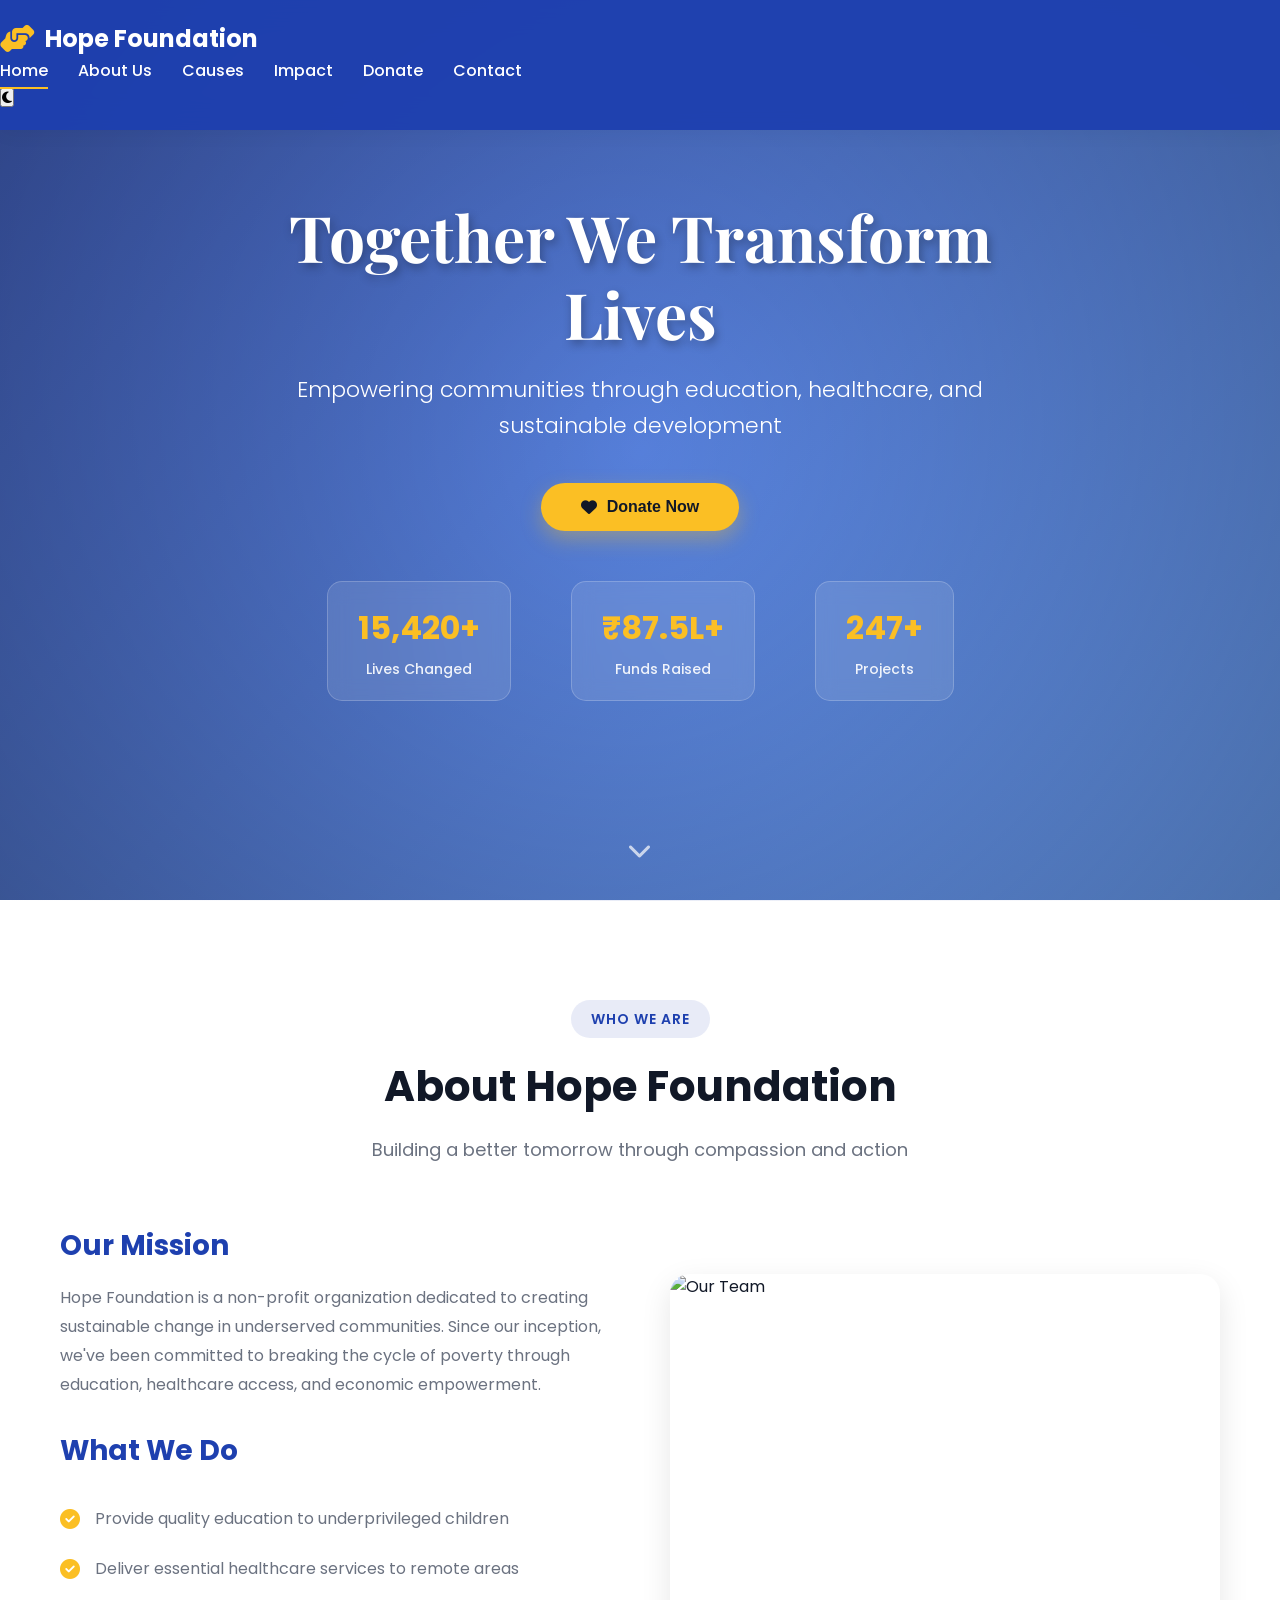
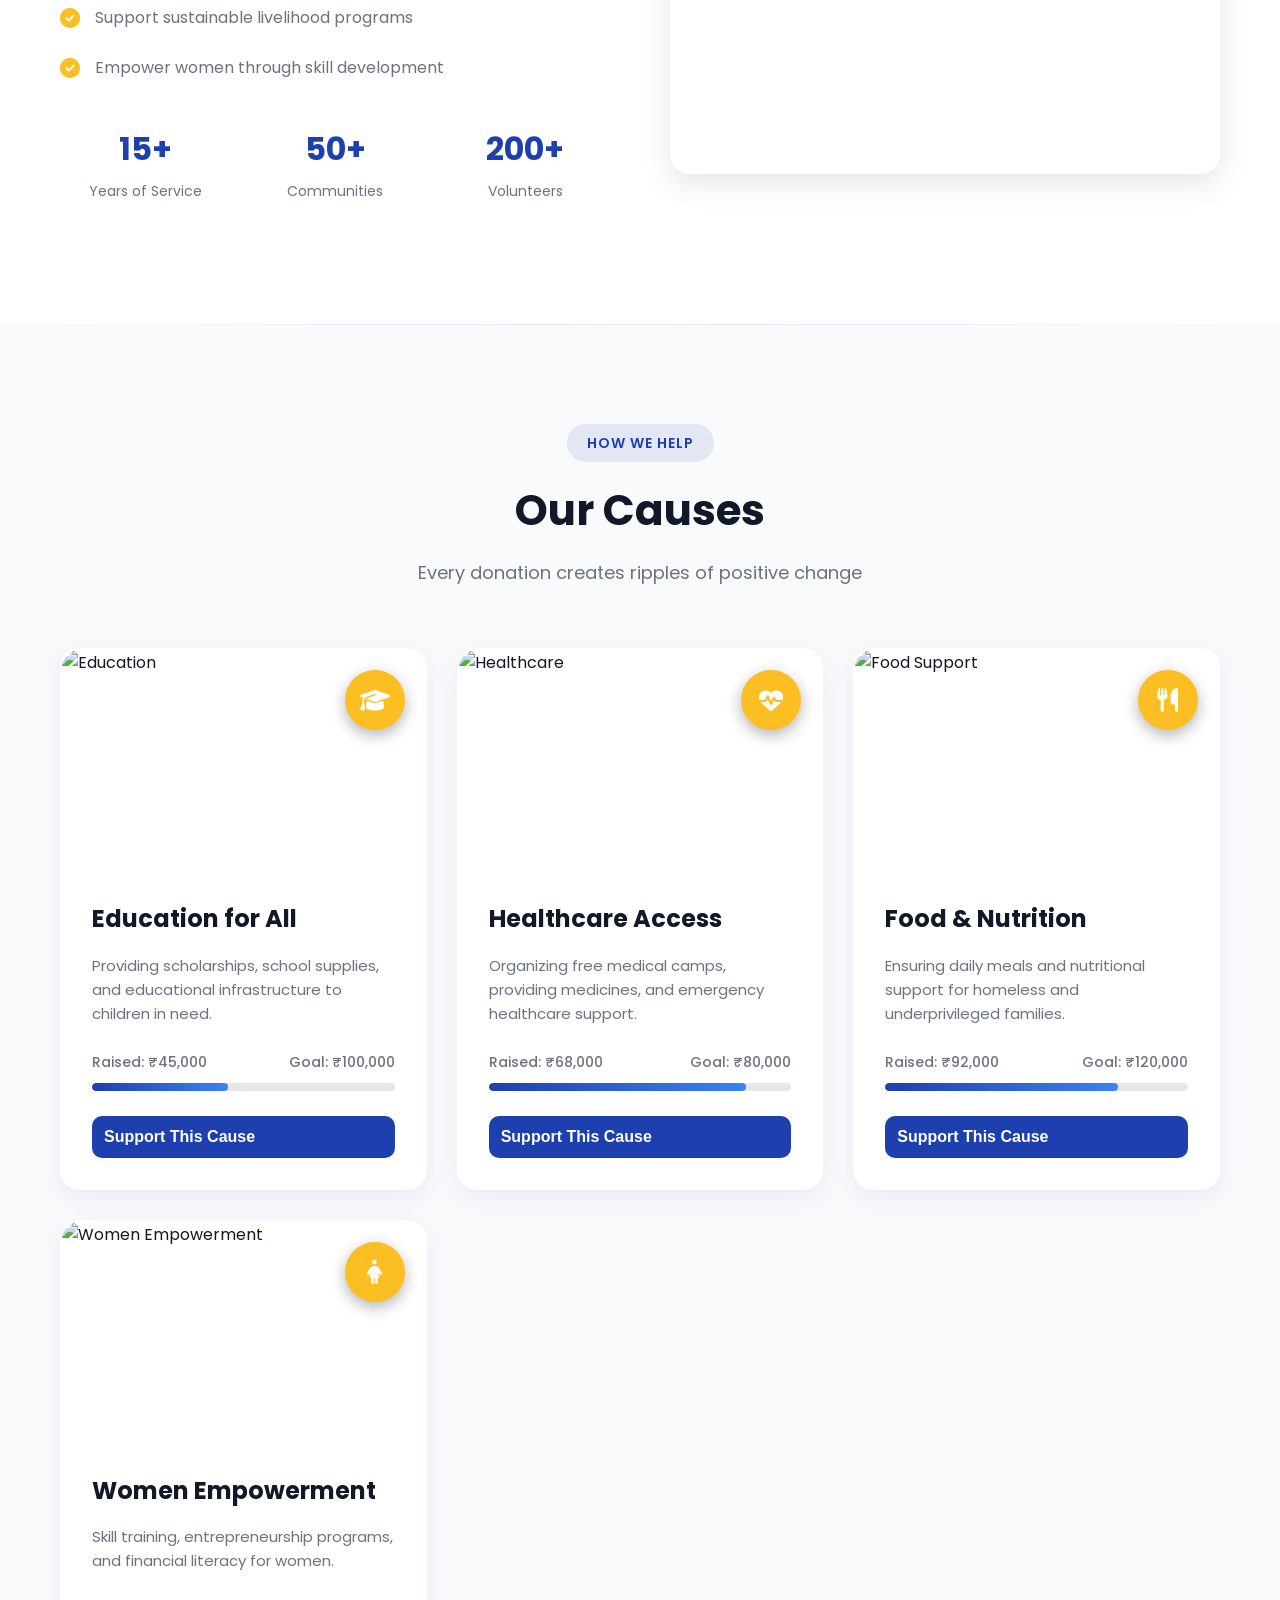
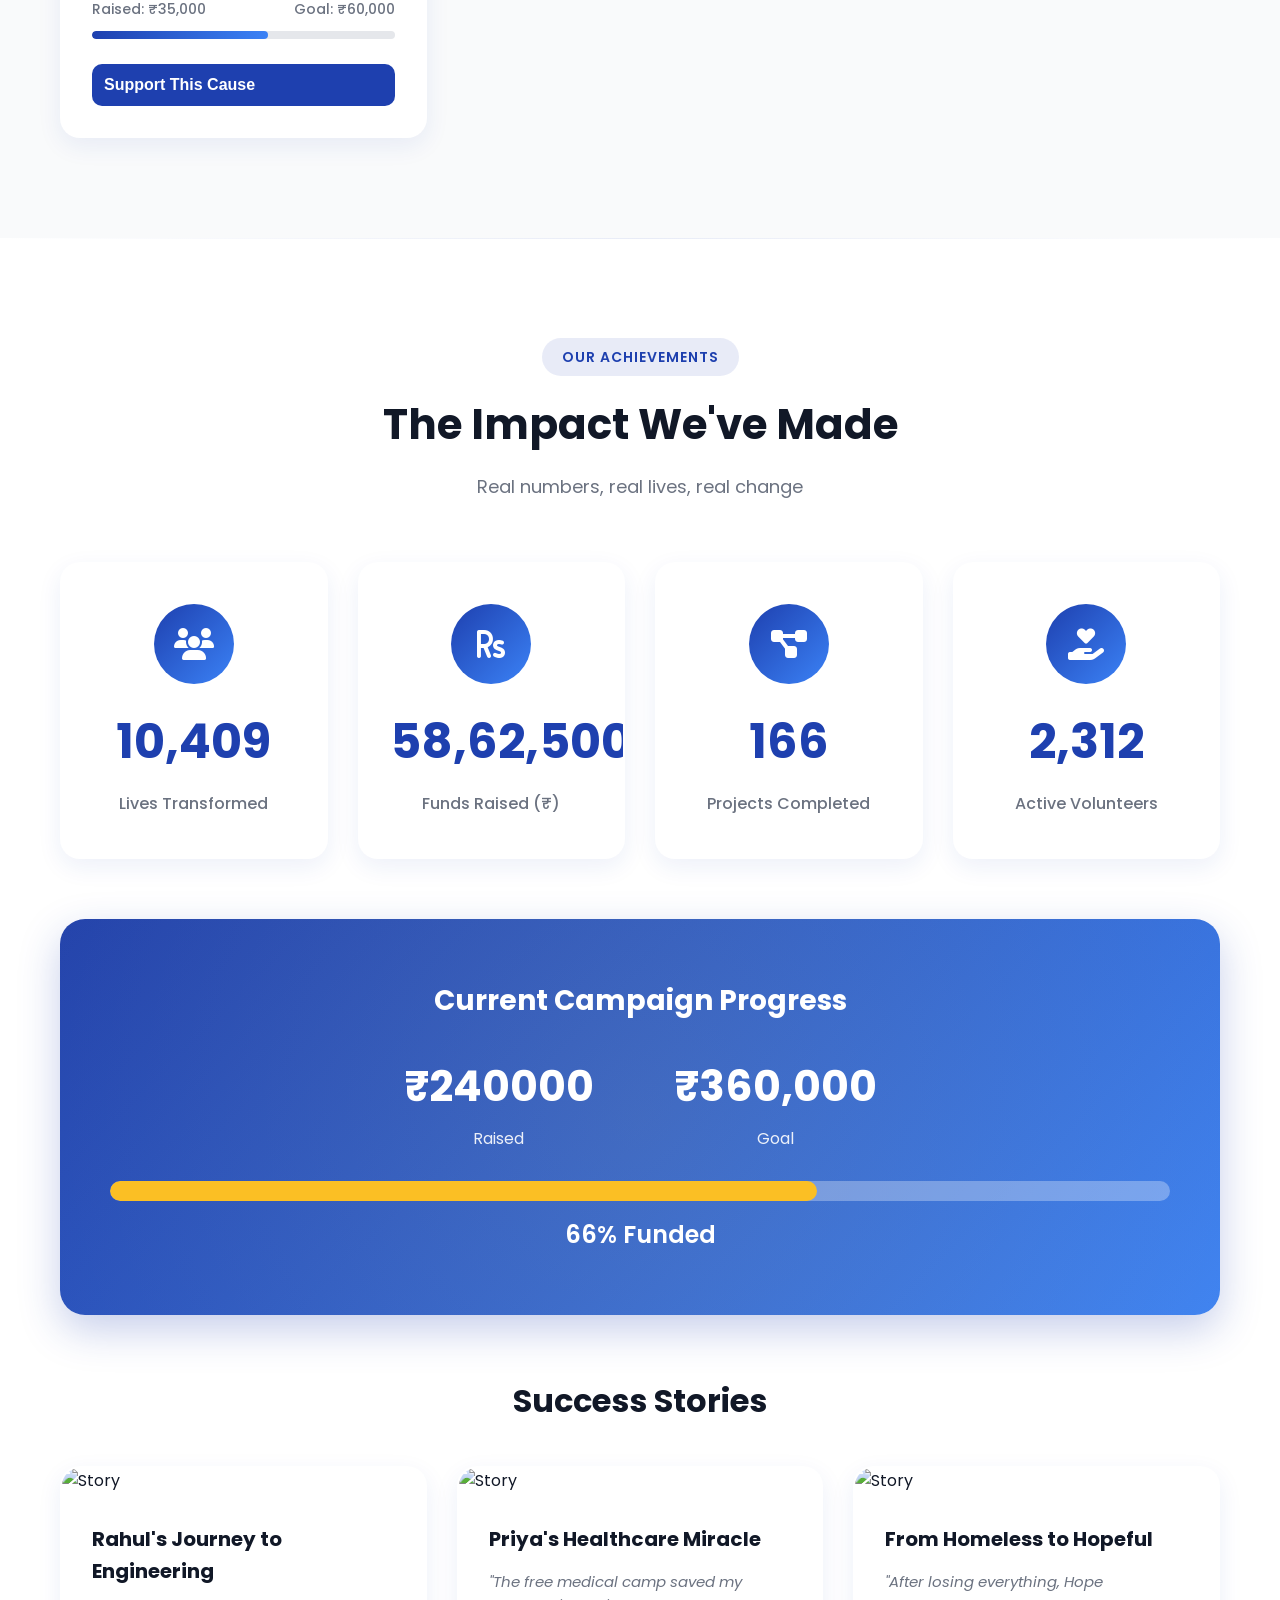
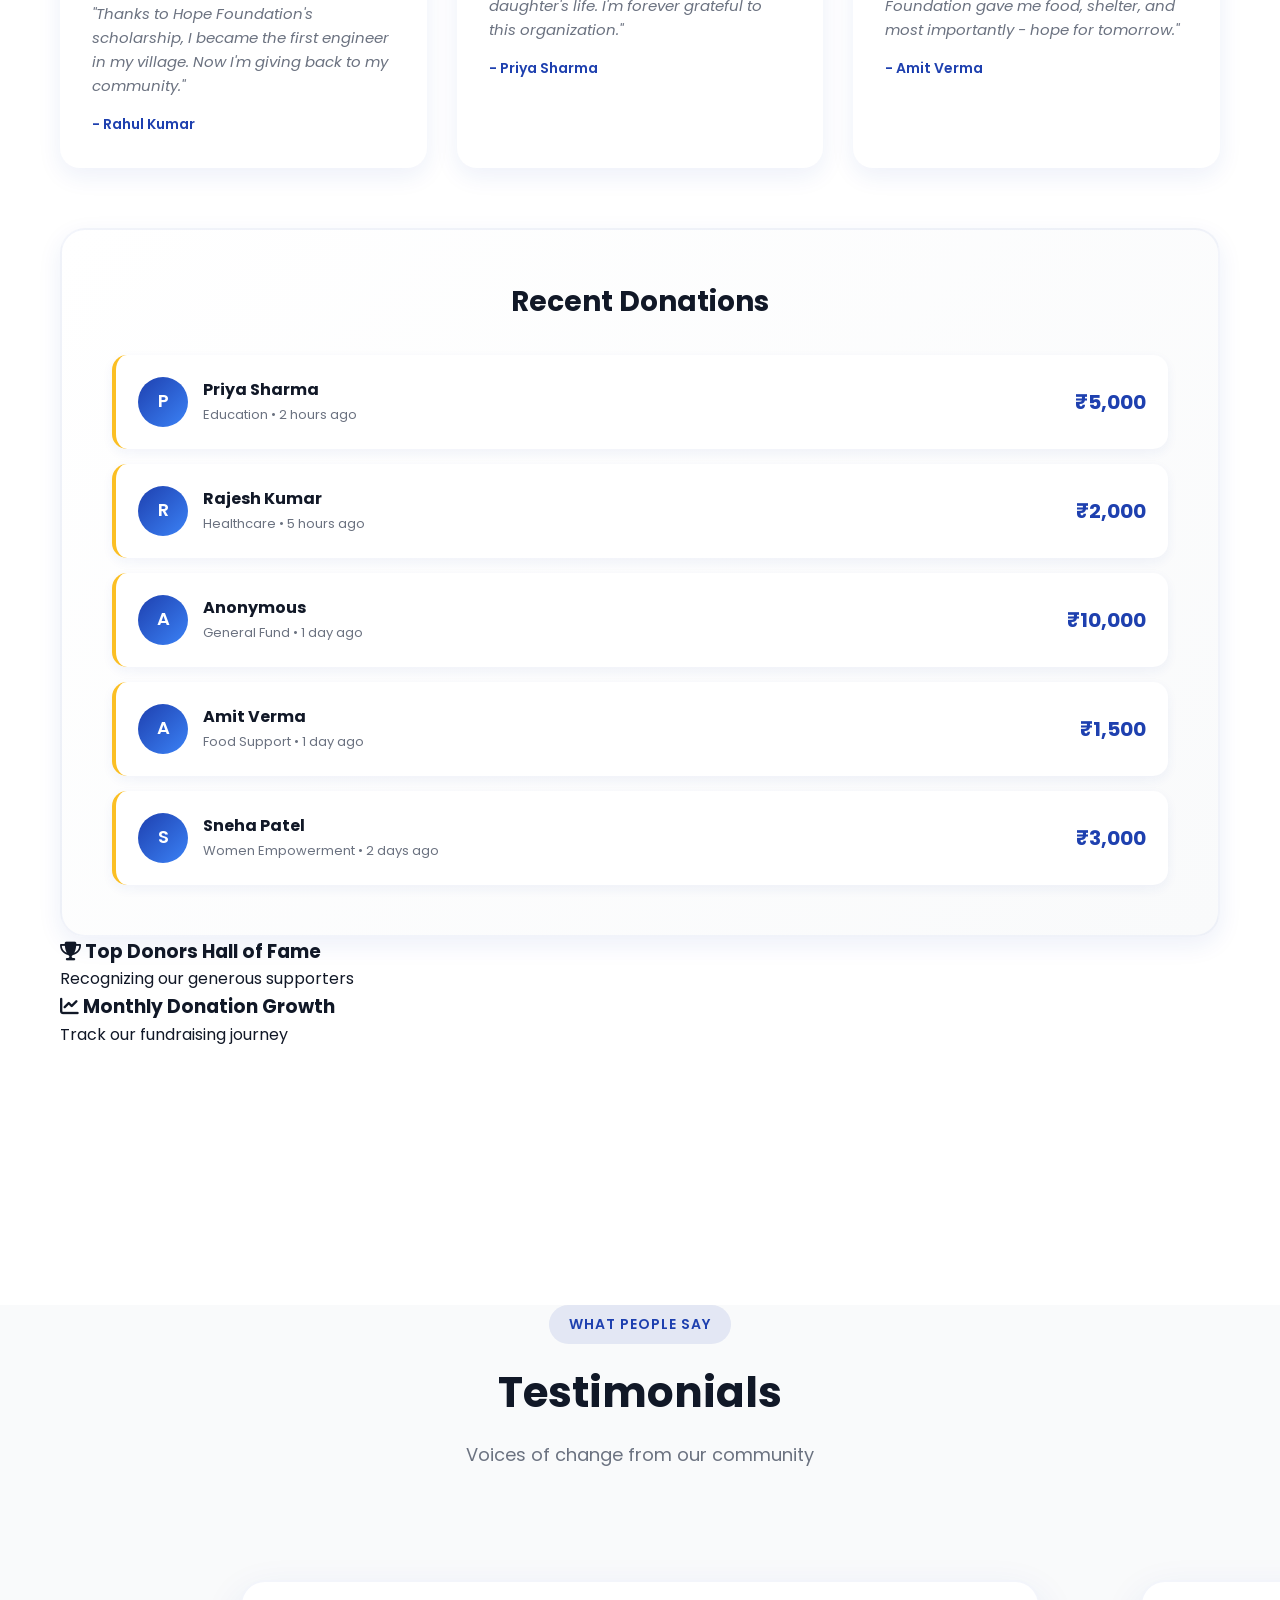
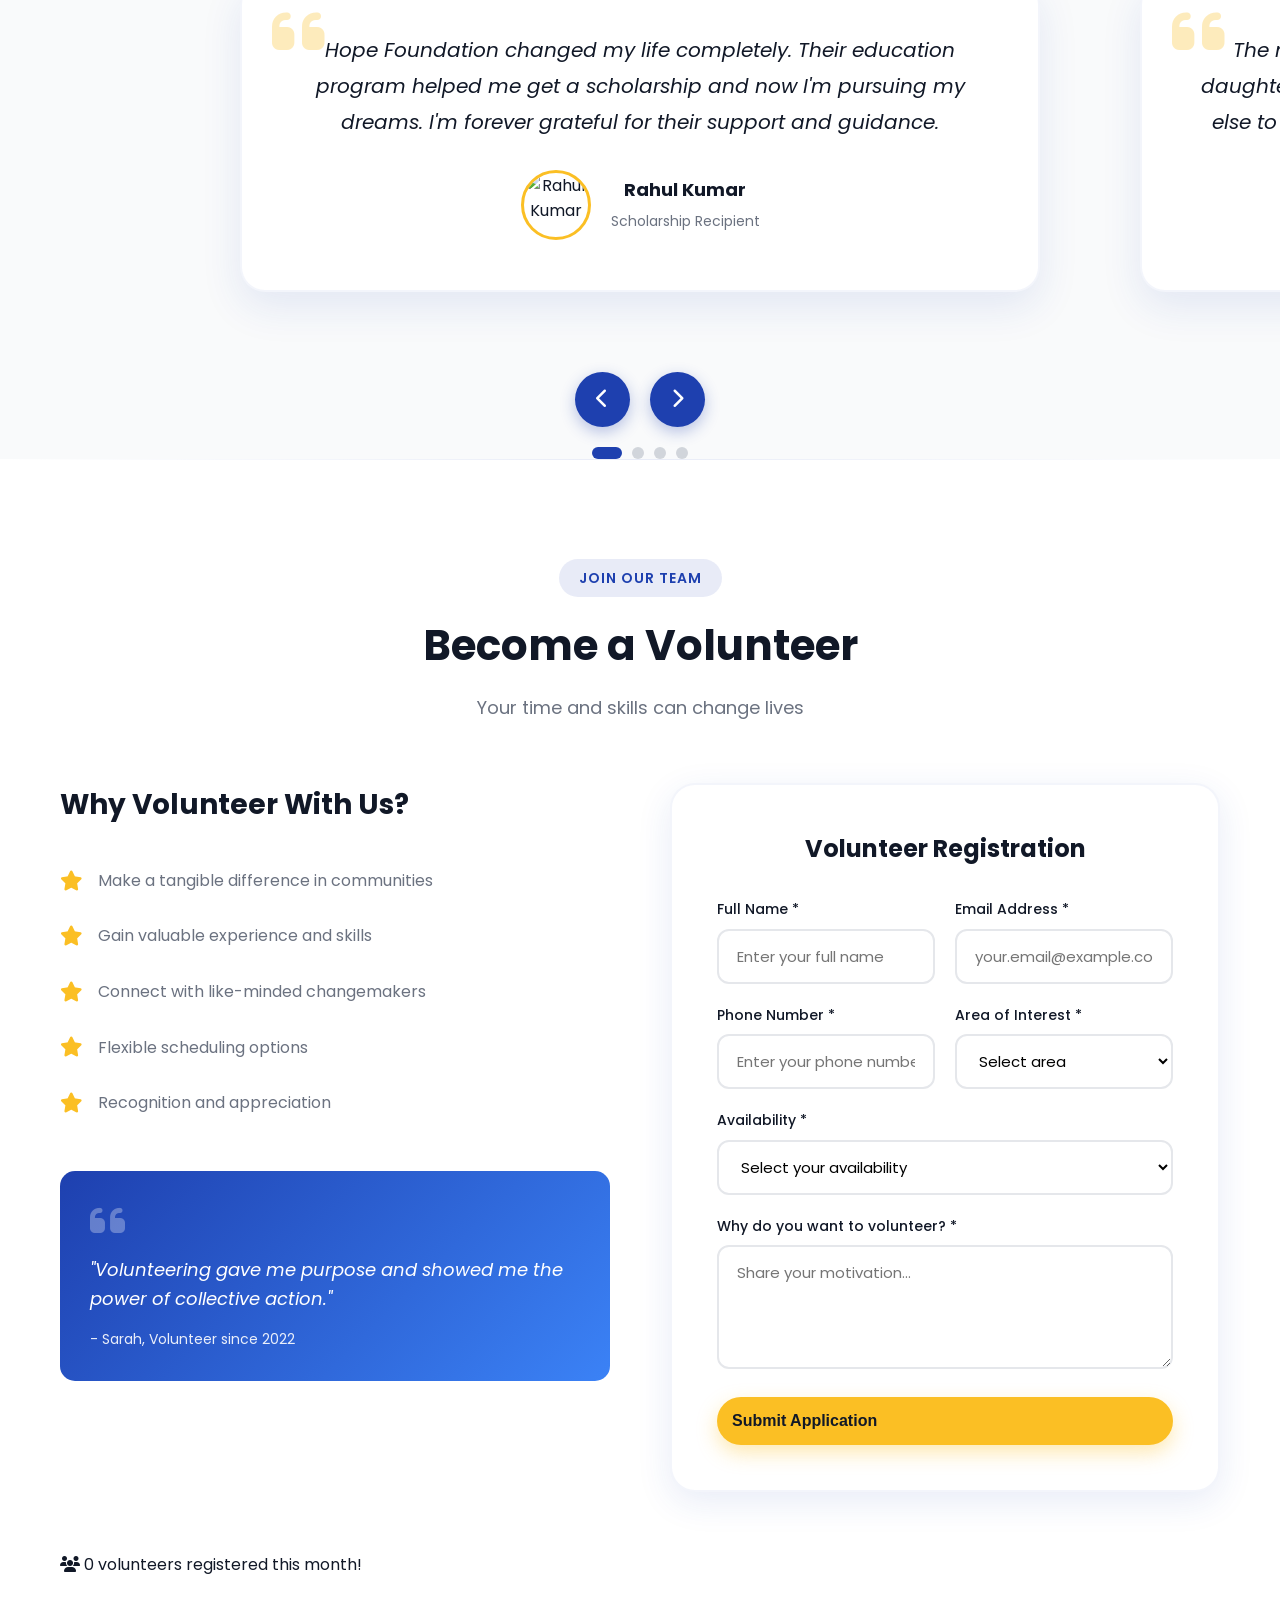
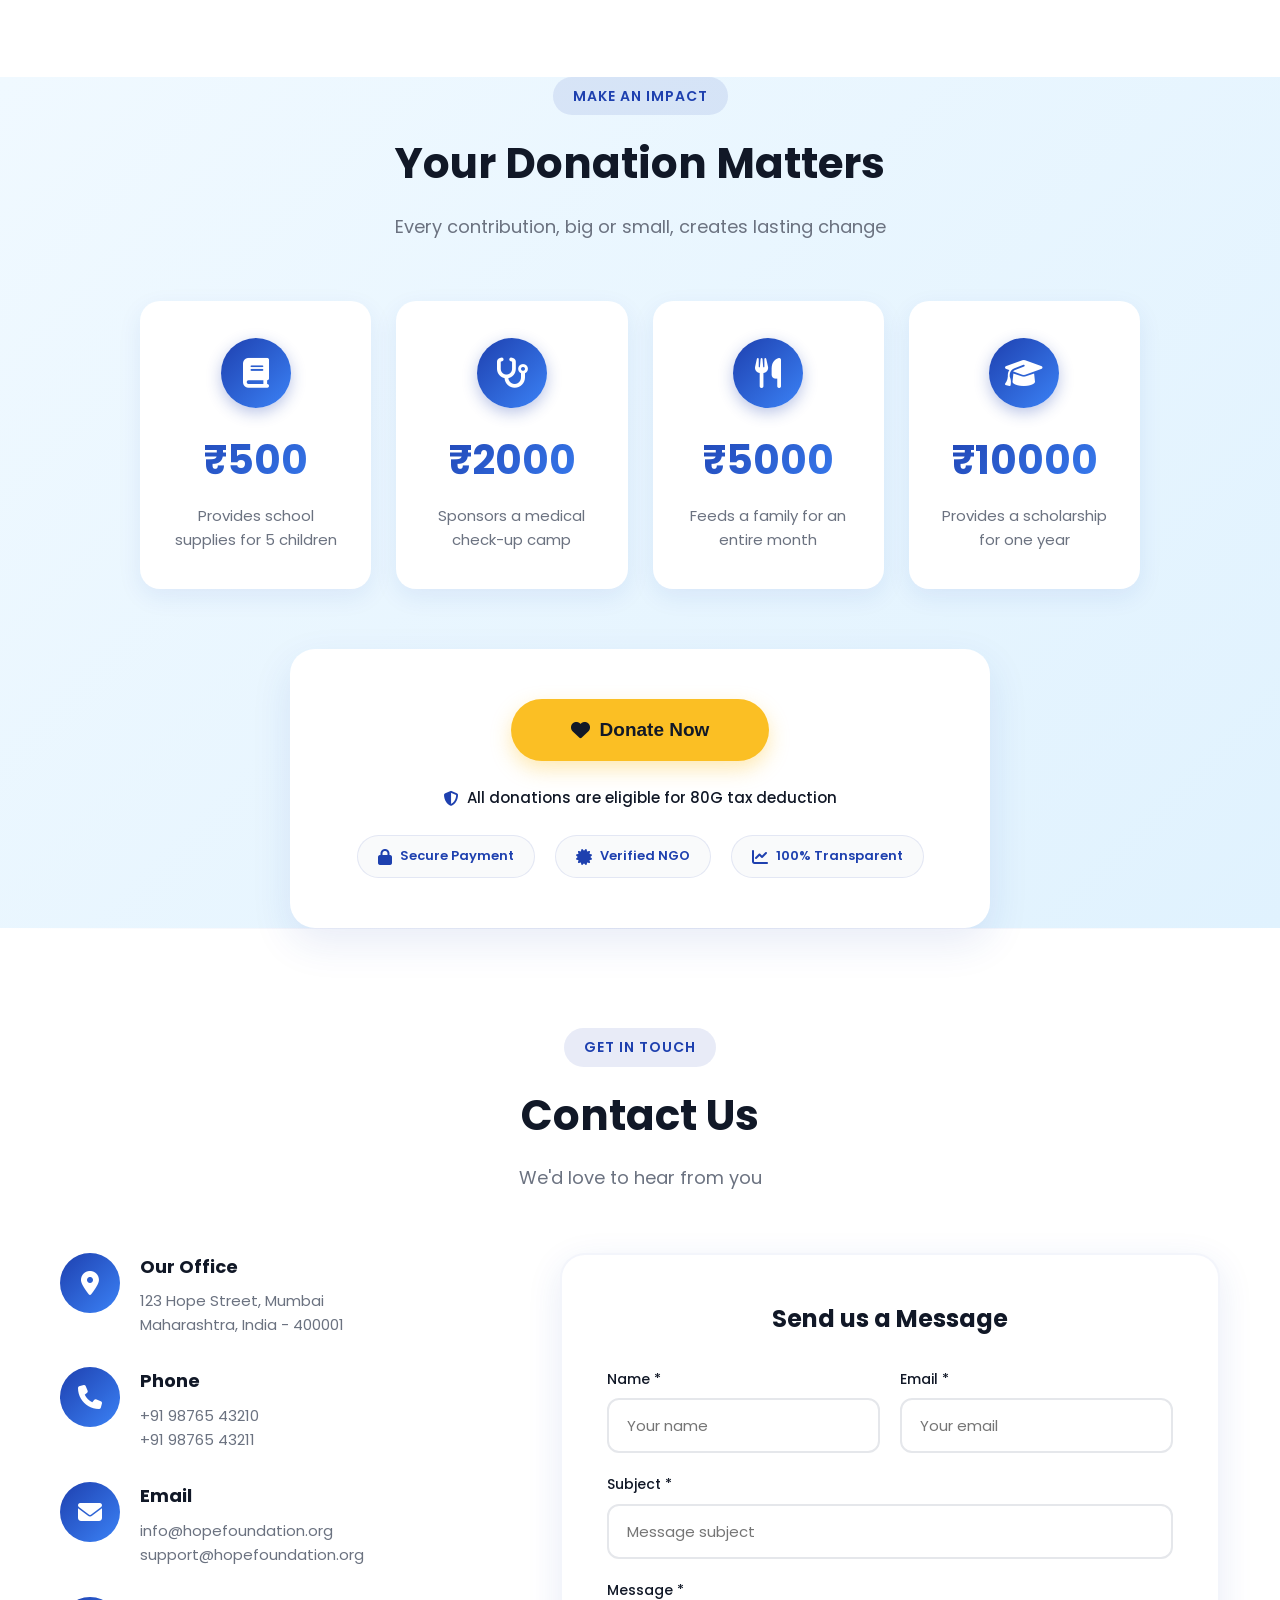
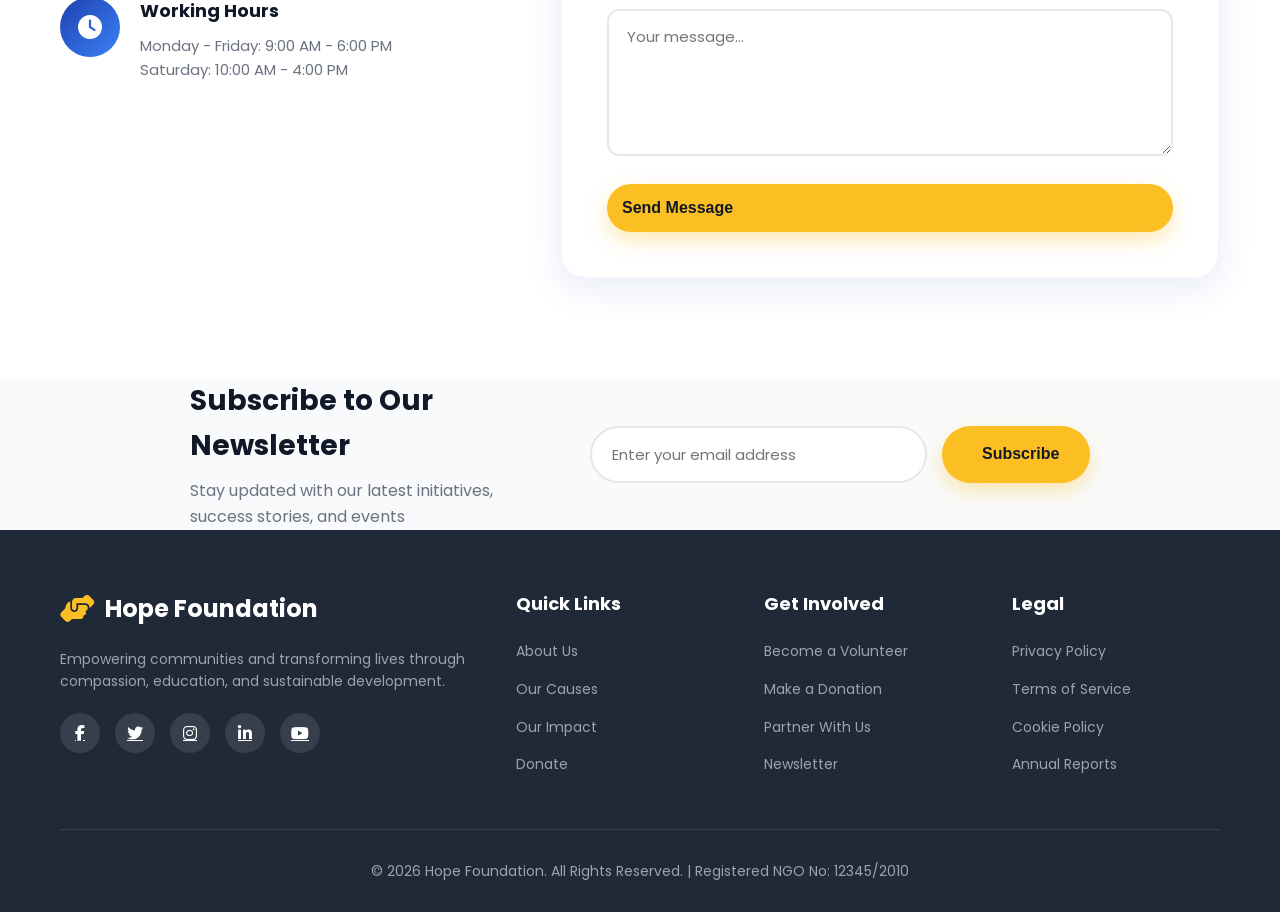
==== index.html @ 0a659be2 "Add files via upload" ====
<!DOCTYPE html>
<html lang="en">
<head>
    <meta charset="UTF-8">
    <meta name="viewport" content="width=device-width, initial-scale=1.0">
    <title>Hope Foundation - Empowering Communities Worldwide</title>
    
    <!-- Google Fonts -->
    <link href="https://fonts.googleapis.com/css2?family=Poppins:wght@300;400;500;600;700&family=Playfair+Display:wght@700&display=swap" rel="stylesheet">
    
    <!-- Font Awesome Icons -->
    <link rel="stylesheet" href="https://cdnjs.cloudflare.com/ajax/libs/font-awesome/6.4.0/css/all.min.css">
    
    <!-- External CSS -->
    <link rel="stylesheet" href="style.css">
</head>
<body>

    <!-- ========== NAVIGATION BAR ========== -->
    <header id="navbar">
        <div class="logo">
            <i class="fas fa-hands-helping"></i>
            <span>Hope Foundation</span>
        </div>
        <nav>
            <a href="#home" class="nav-link">Home</a>
            <a href="#about" class="nav-link">About Us</a>
            <a href="#causes" class="nav-link">Causes</a>
            <a href="#impact" class="nav-link">Impact</a>
            <a href="#donate" class="nav-link">Donate</a>
            <a href="#contact" class="nav-link">Contact</a>
        </nav>
        <div class="mobile-menu-toggle" onclick="toggleMobileMenu()">
            <i class="fas fa-bars"></i>
        </div>
        <!-- FEATURE 3: Dark Mode Toggle -->
        <button class="dark-mode-toggle" id="darkModeToggle" onclick="toggleDarkMode()" title="Toggle Dark Mode">
            <i class="fas fa-moon"></i>
        </button>
    </header>

    <!-- FEATURE 2: Live Donation Ticker -->
    <div class="donation-ticker" id="donationTicker">
        <div class="ticker-content" id="tickerContent">
            <!-- JavaScript will populate this -->
        </div>
    </div>

    <!-- ========== HOME / HERO SECTION ========== -->
    <section id="home" class="hero-section">
        <div class="hero-overlay"></div>
        <div class="hero-content">
            <h1 class="hero-title">Together We Transform Lives</h1>
            <p class="hero-subtitle">Empowering communities through education, healthcare, and sustainable development</p>
            <div class="hero-buttons">
                <button class="btn btn-primary btn-hero" onclick="openDonateModal()">
                    <i class="fas fa-heart"></i> Donate Now
                </button>
            </div>
            <div class="hero-stats">
                <div class="hero-stat-item">
                    <h3>15,420+</h3>
                    <p>Lives Changed</p>
                </div>
                <div class="hero-stat-item">
                    <h3>₹87.5L+</h3>
                    <p>Funds Raised</p>
                </div>
                <div class="hero-stat-item">
                    <h3>247+</h3>
                    <p>Projects</p>
                </div>
            </div>
        </div>
        <div class="scroll-indicator">
            <i class="fas fa-chevron-down"></i>
        </div>
    </section>

    <!-- ========== ABOUT US SECTION ========== -->
    <section id="about" class="section">
        <div class="container">
            <div class="section-header">
                <span class="section-tag">Who We Are</span>
                <h2>About Hope Foundation</h2>
                <p class="section-description">Building a better tomorrow through compassion and action</p>
            </div>
            
            <div class="about-content">
                <div class="about-text">
                    <h3>Our Mission</h3>
                    <p>Hope Foundation is a non-profit organization dedicated to creating sustainable change in underserved communities. Since our inception, we've been committed to breaking the cycle of poverty through education, healthcare access, and economic empowerment.</p>
                    
                    <h3>What We Do</h3>
                    <ul class="mission-list">
                        <li><i class="fas fa-check-circle"></i> Provide quality education to underprivileged children</li>
                        <li><i class="fas fa-check-circle"></i> Deliver essential healthcare services to remote areas</li>
                        <li><i class="fas fa-check-circle"></i> Support sustainable livelihood programs</li>
                        <li><i class="fas fa-check-circle"></i> Empower women through skill development</li>
                    </ul>
                    
                    <div class="about-stats-mini">
                        <div class="stat-mini">
                            <h4>15+</h4>
                            <p>Years of Service</p>
                        </div>
                        <div class="stat-mini">
                            <h4>50+</h4>
                            <p>Communities</p>
                        </div>
                        <div class="stat-mini">
                            <h4>200+</h4>
                            <p>Volunteers</p>
                        </div>
                    </div>
                </div>
                
                <div class="about-image">
                    <img src="https://images.unsplash.com/photo-1488521787991-ed7bbaae773c?w=600" alt="Our Team">
                    <div class="image-overlay">
                        <i class="fas fa-heart"></i>
                    </div>
                </div>
            </div>
        </div>
    </section>

    <!-- ========== CAUSES SECTION ========== -->
    <section id="causes" class="section section-alt">
        <div class="container">
            <div class="section-header">
                <span class="section-tag">How We Help</span>
                <h2>Our Causes</h2>
                <p class="section-description">Every donation creates ripples of positive change</p>
            </div>
            
            <div class="causes-grid">
                <!-- Cause Card 1 -->
                <div class="cause-card">
                    <div class="cause-image">
                        <img src="https://images.unsplash.com/photo-1497633762265-9d179a990aa6?w=400" alt="Education">
                        <div class="cause-icon"><i class="fas fa-graduation-cap"></i></div>
                    </div>
                    <div class="cause-content">
                        <h3>Education for All</h3>
                        <p>Providing scholarships, school supplies, and educational infrastructure to children in need.</p>
                        <div class="cause-progress">
                            <div class="progress-info">
                                <span>Raised: ₹45,000</span>
                                <span>Goal: ₹100,000</span>
                            </div>
                            <div class="progress-bar-container">
                                <div class="progress-bar" style="width: 45%"></div>
                            </div>
                        </div>
                        <button class="btn btn-cause" onclick="openDonateModal('Education')">Support This Cause</button>
                    </div>
                </div>
                
                <!-- Cause Card 2 -->
                <div class="cause-card">
                    <div class="cause-image">
                        <img src="https://images.unsplash.com/photo-1576765608535-5f04d1e3f289?w=400" alt="Healthcare">
                        <div class="cause-icon"><i class="fas fa-heartbeat"></i></div>
                    </div>
                    <div class="cause-content">
                        <h3>Healthcare Access</h3>
                        <p>Organizing free medical camps, providing medicines, and emergency healthcare support.</p>
                        <div class="cause-progress">
                            <div class="progress-info">
                                <span>Raised: ₹68,000</span>
                                <span>Goal: ₹80,000</span>
                            </div>
                            <div class="progress-bar-container">
                                <div class="progress-bar" style="width: 85%"></div>
                            </div>
                        </div>
                        <button class="btn btn-cause" onclick="openDonateModal('Healthcare')">Support This Cause</button>
                    </div>
                </div>
                
                <!-- Cause Card 3 -->
                <div class="cause-card">
                    <div class="cause-image">
                        <img src="https://images.unsplash.com/photo-1488521787991-ed7bbaae773c?w=400" alt="Food Support">
                        <div class="cause-icon"><i class="fas fa-utensils"></i></div>
                    </div>
                    <div class="cause-content">
                        <h3>Food & Nutrition</h3>
                        <p>Ensuring daily meals and nutritional support for homeless and underprivileged families.</p>
                        <div class="cause-progress">
                            <div class="progress-info">
                                <span>Raised: ₹92,000</span>
                                <span>Goal: ₹120,000</span>
                            </div>
                            <div class="progress-bar-container">
                                <div class="progress-bar" style="width: 77%"></div>
                            </div>
                        </div>
                        <button class="btn btn-cause" onclick="openDonateModal('Food Support')">Support This Cause</button>
                    </div>
                </div>
                
                <!-- Cause Card 4 -->
                <div class="cause-card">
                    <div class="cause-image">
                        <img src="https://images.unsplash.com/photo-1573497019940-1c28c88b4f3e?w=400" alt="Women Empowerment">
                        <div class="cause-icon"><i class="fas fa-female"></i></div>
                    </div>
                    <div class="cause-content">
                        <h3>Women Empowerment</h3>
                        <p>Skill training, entrepreneurship programs, and financial literacy for women.</p>
                        <div class="cause-progress">
                            <div class="progress-info">
                                <span>Raised: ₹35,000</span>
                                <span>Goal: ₹60,000</span>
                            </div>
                            <div class="progress-bar-container">
                                <div class="progress-bar" style="width: 58%"></div>
                            </div>
                        </div>
                        <button class="btn btn-cause" onclick="openDonateModal('Women Empowerment')">Support This Cause</button>
                    </div>
                </div>
            </div>
        </div>
    </section>

    <!-- ========== IMPACT SECTION ========== -->
    <section id="impact" class="section">
        <div class="container">
            <div class="section-header">
                <span class="section-tag">Our Achievements</span>
                <h2>The Impact We've Made</h2>
                <p class="section-description">Real numbers, real lives, real change</p>
            </div>
            
            <!-- Impact Statistics -->
            <div class="impact-stats">
                <div class="stat-card">
                    <div class="stat-icon"><i class="fas fa-users"></i></div>
                    <h3 class="stat-number" data-target="15420">0</h3>
                    <p>Lives Transformed</p>
                </div>
                <div class="stat-card">
                    <div class="stat-icon"><i class="fas fa-rupee-sign"></i></div>
                    <h3 class="stat-number" data-target="8750000">0</h3>
                    <p>Funds Raised (₹)</p>
                </div>
                <div class="stat-card">
                    <div class="stat-icon"><i class="fas fa-project-diagram"></i></div>
                    <h3 class="stat-number" data-target="247">0</h3>
                    <p>Projects Completed</p>
                </div>
                <div class="stat-card">
                    <div class="stat-icon"><i class="fas fa-hand-holding-heart"></i></div>
                    <h3 class="stat-number" data-target="3450">0</h3>
                    <p>Active Volunteers</p>
                </div>
            </div>
            
            <!-- Overall Progress -->
            <div class="overall-progress">
                <h3>Current Campaign Progress</h3>
                <div class="progress-info-large">
                    <div>
                        <span class="amount-raised">₹<span id="totalRaised">240000</span></span>
                        <small>Raised</small>
                    </div>
                    <div>
                        <span class="amount-goal">₹360,000</span>
                        <small>Goal</small>
                    </div>
                </div>
                <div class="progress-bar-large">
                    <div class="progress-fill" id="mainProgress"></div>
                </div>
                <p class="progress-percentage" id="progressPercentage">0%</p>
            </div>

            <!-- Success Stories -->
            <div class="success-stories">
                <h3 class="stories-title">Success Stories</h3>
                <div class="stories-grid">
                    <div class="story-card">
                        <img src="https://images.unsplash.com/photo-1503676260728-1c00da094a0b?w=400" alt="Story">
                        <div class="story-content">
                            <h4>Rahul's Journey to Engineering</h4>
                            <p>"Thanks to Hope Foundation's scholarship, I became the first engineer in my village. Now I'm giving back to my community."</p>
                            <span class="story-author">- Rahul Kumar</span>
                        </div>
                    </div>
                    <div class="story-card">
                        <img src="https://images.unsplash.com/photo-1544005313-94ddf0286df2?w=400" alt="Story">
                        <div class="story-content">
                            <h4>Priya's Healthcare Miracle</h4>
                            <p>"The free medical camp saved my daughter's life. I'm forever grateful to this organization."</p>
                            <span class="story-author">- Priya Sharma</span>
                        </div>
                    </div>
                    <div class="story-card">
                        <img src="https://images.unsplash.com/photo-1507003211169-0a1dd7228f2d?w=400" alt="Story">
                        <div class="story-content">
                            <h4>From Homeless to Hopeful</h4>
                            <p>"After losing everything, Hope Foundation gave me food, shelter, and most importantly - hope for tomorrow."</p>
                            <span class="story-author">- Amit Verma</span>
                        </div>
                    </div>
                </div>
            </div>

            <!-- Recent Donations -->
            <div class="recent-donations">
                <h3>Recent Donations</h3>
                <div class="donations-list" id="donationsList">
                    <!-- JavaScript will populate this -->
                </div>
            </div>

            <!-- FEATURE 1: Donor Leaderboard -->
            <div class="donor-leaderboard">
                <h3 class="leaderboard-title">
                    <i class="fas fa-trophy"></i> Top Donors Hall of Fame
                </h3>
                <p class="leaderboard-subtitle">Recognizing our generous supporters</p>
                <div class="leaderboard-list" id="leaderboardList">
                    <!-- JavaScript will populate this -->
                </div>
            </div>

            <!-- FEATURE 9: Impact Growth Chart -->
            <div class="impact-chart-section">
                <h3 class="chart-title">
                    <i class="fas fa-chart-line"></i> Monthly Donation Growth
                </h3>
                <p class="chart-subtitle">Track our fundraising journey</p>
                <canvas id="impactChart"></canvas>
            </div>
        </div>
    </section>

    <!-- ========== TESTIMONIALS SECTION ========== -->
    <section class="testimonials-section section-alt">
        <div class="container">
            <div class="section-header">
                <span class="section-tag">What People Say</span>
                <h2>Testimonials</h2>
                <p class="section-description">Voices of change from our community</p>
            </div>
            
            <div class="testimonials-carousel">
                <div class="testimonials-wrapper" id="testimonialsWrapper">
                    <!-- Testimonial slides will be added by JavaScript -->
                </div>
                <div class="carousel-controls">
                    <button class="carousel-btn prev" onclick="changeTestimonial(-1)"><i class="fas fa-chevron-left"></i></button>
                    <button class="carousel-btn next" onclick="changeTestimonial(1)"><i class="fas fa-chevron-right"></i></button>
                </div>
                <div class="carousel-dots" id="carouselDots"></div>
            </div>
        </div>
    </section>

    <!-- ========== VOLUNTEER SECTION ========== -->
    <section class="volunteer-section section">
        <div class="container">
            <div class="section-header">
                <span class="section-tag">Join Our Team</span>
                <h2>Become a Volunteer</h2>
                <p class="section-description">Your time and skills can change lives</p>
            </div>
            
            <div class="volunteer-content">
                <div class="volunteer-info">
                    <h3>Why Volunteer With Us?</h3>
                    <ul class="volunteer-benefits">
                        <li><i class="fas fa-star"></i> Make a tangible difference in communities</li>
                        <li><i class="fas fa-star"></i> Gain valuable experience and skills</li>
                        <li><i class="fas fa-star"></i> Connect with like-minded changemakers</li>
                        <li><i class="fas fa-star"></i> Flexible scheduling options</li>
                        <li><i class="fas fa-star"></i> Recognition and appreciation</li>
                    </ul>
                    <div class="volunteer-quote">
                        <i class="fas fa-quote-left"></i>
                        <p>"Volunteering gave me purpose and showed me the power of collective action."</p>
                        <span>- Sarah, Volunteer since 2022</span>
                    </div>
                </div>
                
                <form class="volunteer-form" id="volunteerForm">
                    <h3>Volunteer Registration</h3>
                    <div class="form-row">
                        <div class="form-group">
                            <label>Full Name *</label>
                            <input type="text" id="volName" placeholder="Enter your full name" required>
                        </div>
                        <div class="form-group">
                            <label>Email Address *</label>
                            <input type="email" id="volEmail" placeholder="your.email@example.com" required>
                        </div>
                    </div>
                    
                    <div class="form-row">
                        <div class="form-group">
                            <label>Phone Number *</label>
                            <input type="tel" id="volPhone" placeholder="Enter your phone number" required>
                        </div>
                        <div class="form-group">
                            <label>Area of Interest *</label>
                            <select id="volSkills" required>
                                <option value="">Select area</option>
                                <option value="Education">Education & Teaching</option>
                                <option value="Healthcare">Healthcare Support</option>
                                <option value="Food Distribution">Food Distribution</option>
                                <option value="Fundraising">Fundraising & Events</option>
                                <option value="Social Media">Social Media & Marketing</option>
                                <option value="Other">Other</option>
                            </select>
                        </div>
                    </div>
                    
                    <div class="form-group">
                        <label>Availability *</label>
                        <select id="volAvailability" required>
                            <option value="">Select your availability</option>
                            <option value="Weekdays">Weekdays</option>
                            <option value="Weekends">Weekends</option>
                            <option value="Both">Both Weekdays & Weekends</option>
                            <option value="Flexible">Flexible</option>
                        </select>
                    </div>
                    
                    <div class="form-group">
                        <label>Why do you want to volunteer? *</label>
                        <textarea id="volMessage" rows="4" placeholder="Share your motivation..." required></textarea>
                    </div>

                    <!-- FEATURE 6: Skill-based Suggestion Box -->
                    <div class="skill-suggestion" id="skillSuggestion" style="display: none;">
                        <i class="fas fa-lightbulb"></i>
                        <p id="suggestionText"></p>
                    </div>
                    
                    <button type="submit" class="btn btn-primary btn-full">Submit Application</button>
                </form>

                <!-- FEATURE 6: Volunteer Counter -->
                <div class="volunteer-counter">
                    <i class="fas fa-users"></i>
                    <span id="totalVolunteers">0</span> volunteers registered this month!
                </div>
            </div>
        </div>
    </section>

    <!-- ========== DONATE SECTION ========== -->
    <section id="donate" class="donate-section section-alt">
        <div class="container">
            <div class="section-header">
                <span class="section-tag">Make an Impact</span>
                <h2>Your Donation Matters</h2>
                <p class="section-description">Every contribution, big or small, creates lasting change</p>
            </div>
            
            <div class="donation-showcase">
                <div class="donation-impact-centered">
                    <div class="impact-item">
                        <div class="impact-icon"><i class="fas fa-book"></i></div>
                        <div class="impact-amount">₹500</div>
                        <p>Provides school supplies for 5 children</p>
                    </div>
                    <div class="impact-item">
                        <div class="impact-icon"><i class="fas fa-stethoscope"></i></div>
                        <div class="impact-amount">₹2000</div>
                        <p>Sponsors a medical check-up camp</p>
                    </div>
                    <div class="impact-item">
                        <div class="impact-icon"><i class="fas fa-utensils"></i></div>
                        <div class="impact-amount">₹5000</div>
                        <p>Feeds a family for an entire month</p>
                    </div>
                    <div class="impact-item">
                        <div class="impact-icon"><i class="fas fa-graduation-cap"></i></div>
                        <div class="impact-amount">₹10000</div>
                        <p>Provides a scholarship for one year</p>
                    </div>
                </div>
                
                <div class="donate-cta-centered">
                    <button class="btn btn-primary btn-large btn-pulse" onclick="openDonateModal()">
                        <i class="fas fa-heart"></i> Donate Now
                    </button>
                    <p class="tax-benefit"><i class="fas fa-shield-alt"></i> All donations are eligible for 80G tax deduction</p>
                    <div class="trust-badges">
                        <span class="trust-badge"><i class="fas fa-lock"></i> Secure Payment</span>
                        <span class="trust-badge"><i class="fas fa-certificate"></i> Verified NGO</span>
                        <span class="trust-badge"><i class="fas fa-chart-line"></i> 100% Transparent</span>
                    </div>
                </div>
            </div>
        </div>
    </section>

    <!-- ========== CONTACT SECTION ========== -->
    <section id="contact" class="section">
        <div class="container">
            <div class="section-header">
                <span class="section-tag">Get In Touch</span>
                <h2>Contact Us</h2>
                <p class="section-description">We'd love to hear from you</p>
            </div>
            
            <div class="contact-content">
                <div class="contact-info">
                    <div class="contact-item">
                        <div class="contact-icon"><i class="fas fa-map-marker-alt"></i></div>
                        <div>
                            <h4>Our Office</h4>
                            <p>123 Hope Street, Mumbai<br>Maharashtra, India - 400001</p>
                        </div>
                    </div>
                    
                    <div class="contact-item">
                        <div class="contact-icon"><i class="fas fa-phone"></i></div>
                        <div>
                            <h4>Phone</h4>
                            <p>+91 98765 43210<br>+91 98765 43211</p>
                        </div>
                    </div>
                    
                    <div class="contact-item">
                        <div class="contact-icon"><i class="fas fa-envelope"></i></div>
                        <div>
                            <h4>Email</h4>
                            <p>info@hopefoundation.org<br>support@hopefoundation.org</p>
                        </div>
                    </div>
                    
                    <div class="contact-item">
                        <div class="contact-icon"><i class="fas fa-clock"></i></div>
                        <div>
                            <h4>Working Hours</h4>
                            <p>Monday - Friday: 9:00 AM - 6:00 PM<br>Saturday: 10:00 AM - 4:00 PM</p>
                        </div>
                    </div>
                </div>
                
                <form class="contact-form" id="contactForm">
                    <h3>Send us a Message</h3>
                    <div class="form-row">
                        <div class="form-group">
                            <label>Name *</label>
                            <input type="text" id="contactName" placeholder="Your name" required>
                        </div>
                        <div class="form-group">
                            <label>Email *</label>
                            <input type="email" id="contactEmail" placeholder="Your email" required>
                        </div>
                    </div>
                    
                    <div class="form-group">
                        <label>Subject *</label>
                        <input type="text" id="contactSubject" placeholder="Message subject" required>
                    </div>
                    
                    <div class="form-group">
                        <label>Message *</label>
                        <textarea id="contactMessage" rows="5" placeholder="Your message..." required></textarea>
                    </div>
                    
                    <button type="submit" class="btn btn-primary btn-full">Send Message</button>
                </form>
            </div>
        </div>
    </section>

    <!-- ========== NEWSLETTER SECTION ========== -->
    <section class="newsletter-section section-alt">
        <div class="container">
            <div class="newsletter-content">
                <div class="newsletter-text">
                    <h3>Subscribe to Our Newsletter</h3>
                    <p>Stay updated with our latest initiatives, success stories, and events</p>
                </div>
                <form class="newsletter-form" id="newsletterForm">
                    <input type="email" id="newsletterEmail" placeholder="Enter your email address" required>
                    <button type="submit" class="btn btn-primary">Subscribe</button>
                </form>
            </div>
        </div>
    </section>

    <!-- ========== FOOTER ========== -->
    <footer class="footer">
        <div class="container">
            <div class="footer-content">
                <div class="footer-col">
                    <div class="footer-logo">
                        <i class="fas fa-hands-helping"></i>
                        <span>Hope Foundation</span>
                    </div>
                    <p>Empowering communities and transforming lives through compassion, education, and sustainable development.</p>
                    <div class="social-links">
                        <a href="#" aria-label="Facebook"><i class="fab fa-facebook-f"></i></a>
                        <a href="#" aria-label="Twitter"><i class="fab fa-twitter"></i></a>
                        <a href="#" aria-label="Instagram"><i class="fab fa-instagram"></i></a>
                        <a href="#" aria-label="LinkedIn"><i class="fab fa-linkedin-in"></i></a>
                        <a href="#" aria-label="YouTube"><i class="fab fa-youtube"></i></a>
                    </div>
                </div>
                
                <div class="footer-col">
                    <h4>Quick Links</h4>
                    <ul>
                        <li><a href="#about">About Us</a></li>
                        <li><a href="#causes">Our Causes</a></li>
                        <li><a href="#impact">Our Impact</a></li>
                        <li><a href="#donate">Donate</a></li>
                    </ul>
                </div>
                
                <div class="footer-col">
                    <h4>Get Involved</h4>
                    <ul>
                        <li><a href="#volunteer">Become a Volunteer</a></li>
                        <li><a href="#donate">Make a Donation</a></li>
                        <li><a href="#contact">Partner With Us</a></li>
                        <li><a href="#newsletter">Newsletter</a></li>
                    </ul>
                </div>
                
                <div class="footer-col">
                    <h4>Legal</h4>
                    <ul>
                        <li><a href="#">Privacy Policy</a></li>
                        <li><a href="#">Terms of Service</a></li>
                        <li><a href="#">Cookie Policy</a></li>
                        <li><a href="#">Annual Reports</a></li>
                    </ul>
                </div>
            </div>
            
            <div class="footer-bottom">
                <p>&copy; 2026 Hope Foundation. All Rights Reserved. | Registered NGO No: 12345/2010</p>
            </div>
        </div>
    </footer>

    <!-- ========== DONATION MODAL ========== -->
    <div class="modal" id="donateModal">
        <div class="modal-overlay" onclick="closeDonateModal()"></div>
        <div class="modal-content">
            <button class="modal-close" onclick="closeDonateModal()">
                <i class="fas fa-times"></i>
            </button>
            <div class="modal-header">
                <i class="fas fa-heart modal-icon"></i>
                <h3>Make a Donation</h3>
                <p>Your generosity changes lives</p>
            </div>
            
            <form id="donationForm">
                <div class="form-group">
                    <label>Full Name *</label>
                    <input type="text" id="donorName" placeholder="Enter your name" required>
                </div>
                
                <div class="form-group">
                    <label>Email Address *</label>
                    <input type="email" id="donorEmail" placeholder="your.email@example.com" required>
                </div>
                
                <div class="form-group">
                    <label>Donation Amount (₹) *</label>
                    <input type="number" id="donationAmount" placeholder="Enter amount" min="100" required>
                    <div class="quick-amounts">
                        <button type="button" class="amount-btn" onclick="setAmount(500)">₹500</button>
                        <button type="button" class="amount-btn" onclick="setAmount(1000)">₹1000</button>
                        <button type="button" class="amount-btn" onclick="setAmount(5000)">₹5000</button>
                        <button type="button" class="amount-btn" onclick="setAmount(10000)">₹10000</button>
                    </div>
                </div>

                <!-- FEATURE 8: Monthly Recurring Donation -->
                <div class="form-group recurring-donation">
                    <label class="recurring-label">
                        <input type="checkbox" id="recurringDonation">
                        <span class="recurring-text">
                            <i class="fas fa-sync-alt"></i> Make this a monthly recurring donation
                        </span>
                    </label>
                    <p class="recurring-info" id="recurringInfo" style="display: none;">
                        You will contribute ₹<span id="recurringAmount">0</span> every month. Cancel anytime.
                    </p>
                </div>
                
                <div class="form-group">
                    <label>Cause (Optional)</label>
                    <select id="donationCause">
                        <option value="General">General Fund</option>
                        <option value="Education">Education</option>
                        <option value="Healthcare">Healthcare</option>
                        <option value="Food Support">Food Support</option>
                        <option value="Women Empowerment">Women Empowerment</option>
                    </select>
                </div>
                
                <div class="form-group">
                    <label>Payment Method *</label>
                    <select id="paymentMethod" required>
                        <option value="">Select payment method</option>
                        <option value="UPI">UPI / QR Code</option>
                        <option value="Card">Credit / Debit Card</option>
                        <option value="Net Banking">Net Banking</option>
                        <option value="Wallet">Digital Wallet</option>
                    </select>
                </div>
                
                <button type="submit" class="btn btn-primary btn-full">
                    <i class="fas fa-heart"></i> Complete Donation
                </button>
            </form>
        </div>
    </div>

    <!-- ========== SUCCESS MESSAGE ========== -->
    <div class="success-message" id="successMessage">
        <i class="fas fa-check-circle"></i>
        <p id="successText"></p>
    </div>

    <!-- FEATURE 7: Donation Receipt Modal -->
    <div class="modal" id="receiptModal">
        <div class="modal-overlay" onclick="closeReceiptModal()"></div>
        <div class="modal-content receipt-modal-content">
            <button class="modal-close" onclick="closeReceiptModal()">
                <i class="fas fa-times"></i>
            </button>
            <div class="receipt-header">
                <i class="fas fa-file-invoice"></i>
                <h3>Donation Receipt</h3>
                <p>Thank you for your generous contribution!</p>
            </div>
            <div class="receipt-body">
                <div class="receipt-row">
                    <span class="receipt-label">Transaction ID:</span>
                    <span class="receipt-value" id="receiptTxnId">-</span>
                </div>
                <div class="receipt-row">
                    <span class="receipt-label">Donor Name:</span>
                    <span class="receipt-value" id="receiptName">-</span>
                </div>
                <div class="receipt-row">
                    <span class="receipt-label">Email:</span>
                    <span class="receipt-value" id="receiptEmail">-</span>
                </div>
                <div class="receipt-row">
                    <span class="receipt-label">Amount:</span>
                    <span class="receipt-value receipt-amount" id="receiptAmount">₹0</span>
                </div>
                <div class="receipt-row">
                    <span class="receipt-label">Cause:</span>
                    <span class="receipt-value" id="receiptCause">-</span>
                </div>
                <div class="receipt-row">
                    <span class="receipt-label">Payment Method:</span>
                    <span class="receipt-value" id="receiptPayment">-</span>
                </div>
                <div class="receipt-row">
                    <span class="receipt-label">Date & Time:</span>
                    <span class="receipt-value" id="receiptDateTime">-</span>
                </div>
                <div class="receipt-row recurring-status" id="receiptRecurring" style="display: none;">
                    <span class="receipt-label">Recurring:</span>
                    <span class="receipt-value"><i class="fas fa-sync-alt"></i> Monthly</span>
                </div>
            </div>
            <div class="receipt-footer">
                <p class="tax-note"><i class="fas fa-shield-alt"></i> This donation is eligible for 80G tax deduction</p>
                <button class="btn btn-primary btn-download" onclick="downloadReceipt()">
                    <i class="fas fa-download"></i> Download Receipt
                </button>
            </div>
        </div>
    </div>

    <!-- External JavaScript -->
    <script src="script.js"></script>

</body>
</html>
---- style.css ----
/* ========================================
   HOPE FOUNDATION - NGO WEBSITE STYLES
   Modern, Professional, Responsive Design
   ======================================== */

/* ========== GLOBAL STYLES ========== */
* {
    margin: 0;
    padding: 0;
    box-sizing: border-box;
}

:root {
    --primary-blue: #1e40af;
    --light-blue: #3b82f6;
    --accent-yellow: #fbbf24;
    --dark-yellow: #f59e0b;
    --dark-bg: #1f2937;
    --light-bg: #f9fafb;
    --text-dark: #111827;
    --text-light: #6b7280;
    --white: #ffffff;
    --shadow: 0 10px 30px rgba(0, 0, 0, 0.1);
    --shadow-hover: 0 15px 40px rgba(0, 0, 0, 0.15);
}

html {
    scroll-behavior: smooth;
}

body {
    font-family: 'Poppins', sans-serif;
    color: var(--text-dark);
    line-height: 1.6;
    overflow-x: hidden;
    background: var(--white);
}

.container {
    max-width: 1200px;
    margin: 0 auto;
    padding: 0 20px;
}

/* ========== NAVIGATION BAR ========== */
header {
    position: fixed;
    top: 0;
    left: 0;
    width: 100%;
    padding: 20px 0;
    background: rgba(30, 64, 175, 0.95);
    backdrop-filter: blur(15px);
    z-index: 1000;
    transition: all 0.4s ease;
    box-shadow: 0 2px 20px rgba(0, 0, 0, 0.05);
}

header.scrolled {
    padding: 12px 0;
    background: rgba(30, 64, 175, 0.98);
    box-shadow: 0 4px 30px rgba(0, 0, 0, 0.15);
}

header .container {
    display: flex;
    justify-content: space-between;
    align-items: center;
}

.logo {
    display: flex;
    align-items: center;
    gap: 10px;
    color: var(--white);
    font-size: 24px;
    font-weight: 700;
    cursor: pointer;
}

.logo i {
    font-size: 28px;
    color: var(--accent-yellow);
}

nav {
    display: flex;
    gap: 30px;
    align-items: center;
}

nav a {
    color: var(--white);
    text-decoration: none;
    font-weight: 500;
    font-size: 16px;
    transition: all 0.3s ease;
    position: relative;
}

nav a::after {
    content: '';
    position: absolute;
    bottom: -5px;
    left: 0;
    width: 0;
    height: 2px;
    background: var(--accent-yellow);
    transition: width 0.3s ease;
}

nav a:hover::after,
nav a.active::after {
    width: 100%;
}

nav a:hover {
    color: var(--accent-yellow);
}

.mobile-menu-toggle {
    display: none;
    color: var(--white);
    font-size: 24px;
    cursor: pointer;
}

/* ========== HERO SECTION ========== */
.hero-section {
    height: 100vh;
    width: 100%;
    position: relative;
    display: flex;
    align-items: center;
    justify-content: center;
    background: linear-gradient(135deg, rgba(30, 64, 175, 0.85), rgba(59, 130, 246, 0.75)),
                url('https://images.unsplash.com/photo-1509099836639-18ba1795216d?w=1920') center/cover;
    background-attachment: fixed;
    color: var(--white);
    text-align: center;
    overflow: hidden;
    margin: 0;
    padding: 0;
}

.hero-overlay {
    position: absolute;
    top: 0;
    left: 0;
    width: 100%;
    height: 100%;
    background: radial-gradient(circle at center, transparent 0%, rgba(0, 0, 0, 0.3) 100%);
}

.hero-content {
    position: relative;
    z-index: 2;
    padding: 0 20px;
    animation: fadeInUp 1s ease;
    max-width: 900px;
    margin: 0 auto;
}

.hero-title {
    font-family: 'Playfair Display', serif;
    font-size: 64px;
    font-weight: 700;
    margin-bottom: 20px;
    line-height: 1.2;
    text-shadow: 2px 4px 10px rgba(0, 0, 0, 0.3);
}

.hero-subtitle {
    font-size: 22px;
    margin-bottom: 40px;
    font-weight: 300;
    max-width: 700px;
    margin-left: auto;
    margin-right: auto;
}

.hero-buttons {
    display: flex;
    gap: 20px;
    justify-content: center;
    align-items: center;
    flex-wrap: wrap;
    margin-bottom: 50px;
}

.btn-hero {
    padding: 18px 50px;
    font-size: 18px;
    box-shadow: 0 10px 30px rgba(251, 191, 36, 0.4);
}

.hero-stats {
    display: flex;
    gap: 60px;
    justify-content: center;
    align-items: center;
    margin-top: 20px;
    flex-wrap: wrap;
}

.hero-stat-item {
    text-align: center;
    padding: 20px 30px;
    background: rgba(255, 255, 255, 0.1);
    backdrop-filter: blur(10px);
    border-radius: 15px;
    border: 1px solid rgba(255, 255, 255, 0.2);
    transition: all 0.3s ease;
}

.hero-stat-item:hover {
    background: rgba(255, 255, 255, 0.15);
    transform: translateY(-5px);
}

.hero-stat-item h3 {
    font-size: 32px;
    font-weight: 700;
    margin-bottom: 5px;
    color: var(--accent-yellow);
}

.hero-stat-item p {
    font-size: 14px;
    opacity: 0.9;
    font-weight: 500;
}

.btn {
    padding: 15px 40px;
    border: none;
    border-radius: 50px;
    font-weight: 600;
    font-size: 16px;
    cursor: pointer;
    transition: all 0.4s cubic-bezier(0.34, 1.56, 0.64, 1);
    display: inline-flex;
    align-items: center;
    gap: 10px;
    position: relative;
    overflow: hidden;
}

.btn::before {
    content: '';
    position: absolute;
    top: 50%;
    left: 50%;
    width: 0;
    height: 0;
    border-radius: 50%;
    background: rgba(255, 255, 255, 0.2);
    transform: translate(-50%, -50%);
    transition: width 0.6s, height 0.6s;
}

.btn:hover::before {
    width: 300px;
    height: 300px;
}

.btn-primary {
    background: var(--accent-yellow);
    color: var(--text-dark);
    box-shadow: 0 8px 20px rgba(251, 191, 36, 0.35);
}

.btn-primary:hover {
    background: var(--dark-yellow);
    transform: translateY(-4px);
    box-shadow: 0 12px 30px rgba(251, 191, 36, 0.5);
}

.btn-secondary {
    background: transparent;
    color: var(--white);
    border: 2px solid var(--white);
}

.btn-secondary:hover {
    background: var(--white);
    color: var(--primary-blue);
}

.scroll-indicator {
    position: absolute;
    bottom: 30px;
    left: 50%;
    transform: translateX(-50%);
    animation: bounce 2s infinite;
    font-size: 24px;
    color: var(--white);
    opacity: 0.7;
}

/* ========== SECTION STYLES ========== */
.section {
    padding: 100px 0;
    position: relative;
}

.section::before {
    content: '';
    position: absolute;
    top: 0;
    left: 0;
    width: 100%;
    height: 1px;
    background: linear-gradient(90deg, transparent 0%, rgba(30, 64, 175, 0.1) 50%, transparent 100%);
}

.section-alt {
    background: var(--light-bg);
}

.section-header {
    text-align: center;
    margin-bottom: 60px;
}

.section-tag {
    display: inline-block;
    background: rgba(30, 64, 175, 0.1);
    color: var(--primary-blue);
    padding: 8px 20px;
    border-radius: 30px;
    font-size: 14px;
    font-weight: 600;
    text-transform: uppercase;
    letter-spacing: 1px;
    margin-bottom: 15px;
}

.section-header h2 {
    font-size: 42px;
    font-weight: 700;
    color: var(--text-dark);
    margin-bottom: 15px;
}

.section-description {
    font-size: 18px;
    color: var(--text-light);
    max-width: 600px;
    margin: 0 auto;
}

/* ========== ABOUT SECTION ========== */
.about-content {
    display: grid;
    grid-template-columns: 1fr 1fr;
    gap: 60px;
    align-items: center;
}

.about-text h3 {
    font-size: 28px;
    color: var(--primary-blue);
    margin-bottom: 15px;
    margin-top: 30px;
}

.about-text h3:first-child {
    margin-top: 0;
}

.about-text p {
    color: var(--text-light);
    font-size: 16px;
    line-height: 1.8;
    margin-bottom: 20px;
}

.mission-list {
    list-style: none;
    margin: 20px 0;
}

.mission-list li {
    display: flex;
    align-items: center;
    gap: 15px;
    padding: 12px 0;
    color: var(--text-light);
    font-size: 16px;
}

.mission-list i {
    color: var(--accent-yellow);
    font-size: 20px;
}

.about-stats-mini {
    display: grid;
    grid-template-columns: repeat(3, 1fr);
    gap: 20px;
    margin-top: 30px;
}

.stat-mini {
    text-align: center;
}

.stat-mini h4 {
    font-size: 32px;
    color: var(--primary-blue);
    margin-bottom: 5px;
}

.stat-mini p {
    font-size: 14px;
    color: var(--text-light);
}

.about-image {
    position: relative;
    border-radius: 20px;
    overflow: hidden;
    box-shadow: var(--shadow);
}

.about-image img {
    width: 100%;
    height: 500px;
    object-fit: cover;
    display: block;
}

.image-overlay {
    position: absolute;
    top: 0;
    left: 0;
    width: 100%;
    height: 100%;
    background: linear-gradient(135deg, rgba(30, 64, 175, 0.8), rgba(251, 191, 36, 0.6));
    display: flex;
    align-items: center;
    justify-content: center;
    opacity: 0;
    transition: opacity 0.3s ease;
}

.about-image:hover .image-overlay {
    opacity: 1;
}

.image-overlay i {
    font-size: 60px;
    color: var(--white);
}

/* ========== CAUSES SECTION ========== */
.causes-grid {
    display: grid;
    grid-template-columns: repeat(auto-fit, minmax(280px, 1fr));
    gap: 30px;
}

.cause-card {
    background: var(--white);
    border-radius: 20px;
    overflow: hidden;
    box-shadow: 0 8px 25px rgba(30, 64, 175, 0.08);
    transition: all 0.4s cubic-bezier(0.34, 1.56, 0.64, 1);
    border: 2px solid transparent;
}

.cause-card:hover {
    transform: translateY(-12px);
    box-shadow: 0 20px 45px rgba(30, 64, 175, 0.15);
    border-color: var(--accent-yellow);
}

.cause-image {
    position: relative;
    height: 220px;
    overflow: hidden;
}

.cause-image img {
    width: 100%;
    height: 100%;
    object-fit: cover;
    transition: transform 0.3s ease;
}

.cause-card:hover .cause-image img {
    transform: scale(1.1);
}

.cause-icon {
    position: absolute;
    top: 20px;
    right: 20px;
    width: 60px;
    height: 60px;
    background: var(--accent-yellow);
    border-radius: 50%;
    display: flex;
    align-items: center;
    justify-content: center;
    font-size: 24px;
    color: var(--white);
    box-shadow: 0 5px 15px rgba(0, 0, 0, 0.3);
}

.cause-content {
    padding: 30px;
}

.cause-content h3 {
    font-size: 24px;
    color: var(--text-dark);
    margin-bottom: 15px;
}

.cause-content p {
    color: var(--text-light);
    font-size: 15px;
    line-height: 1.6;
    margin-bottom: 20px;
}

.cause-progress {
    margin: 25px 0;
}

.progress-info {
    display: flex;
    justify-content: space-between;
    margin-bottom: 10px;
    font-size: 14px;
    color: var(--text-light);
    font-weight: 500;
}

.progress-bar-container {
    width: 100%;
    height: 8px;
    background: #e5e7eb;
    border-radius: 10px;
    overflow: hidden;
}

.progress-bar {
    height: 100%;
    background: linear-gradient(90deg, var(--primary-blue), var(--light-blue));
    border-radius: 10px;
    transition: width 1s ease;
}

.btn-cause {
    width: 100%;
    background: var(--primary-blue);
    color: var(--white);
    padding: 12px;
    border: none;
    border-radius: 10px;
    font-weight: 600;
    cursor: pointer;
    transition: all 0.3s ease;
}

.btn-cause:hover {
    background: var(--light-blue);
    transform: translateY(-2px);
}

/* ========== IMPACT SECTION ========== */
.impact-stats {
    display: grid;
    grid-template-columns: repeat(auto-fit, minmax(250px, 1fr));
    gap: 30px;
    margin-bottom: 60px;
}

.stat-card {
    background: var(--white);
    padding: 40px 30px;
    border-radius: 20px;
    text-align: center;
    box-shadow: 0 8px 25px rgba(30, 64, 175, 0.08);
    transition: all 0.4s cubic-bezier(0.34, 1.56, 0.64, 1);
    border: 2px solid transparent;
    position: relative;
    overflow: hidden;
}

.stat-card::before {
    content: '';
    position: absolute;
    top: 0;
    left: 0;
    width: 100%;
    height: 100%;
    background: linear-gradient(135deg, rgba(30, 64, 175, 0.05), rgba(251, 191, 36, 0.05));
    opacity: 0;
    transition: opacity 0.3s ease;
}

.stat-card:hover::before {
    opacity: 1;
}

.stat-card:hover {
    transform: translateY(-12px) scale(1.02);
    box-shadow: 0 20px 45px rgba(30, 64, 175, 0.15);
    border-color: var(--accent-yellow);
}

.stat-icon {
    width: 80px;
    height: 80px;
    background: linear-gradient(135deg, var(--primary-blue), var(--light-blue));
    border-radius: 50%;
    display: flex;
    align-items: center;
    justify-content: center;
    margin: 0 auto 20px;
    font-size: 32px;
    color: var(--white);
}

.stat-number {
    font-size: 48px;
    font-weight: 700;
    color: var(--primary-blue);
    margin-bottom: 10px;
}

.stat-card p {
    font-size: 16px;
    color: var(--text-light);
    font-weight: 500;
}

/* Overall Progress */
.overall-progress {
    background: linear-gradient(135deg, var(--primary-blue) 0%, var(--light-blue) 100%);
    padding: 60px 50px;
    border-radius: 25px;
    color: var(--white);
    text-align: center;
    margin-bottom: 60px;
    box-shadow: 0 15px 40px rgba(30, 64, 175, 0.25);
    position: relative;
    overflow: hidden;
}

.overall-progress::before {
    content: '';
    position: absolute;
    top: -50%;
    right: -50%;
    width: 200%;
    height: 200%;
    background: radial-gradient(circle, rgba(251, 191, 36, 0.1) 0%, transparent 70%);
    animation: rotate 20s linear infinite;
}

@keyframes rotate {
    from { transform: rotate(0deg); }
    to { transform: rotate(360deg); }
}

.overall-progress > * {
    position: relative;
    z-index: 1;
}

.overall-progress h3 {
    font-size: 28px;
    margin-bottom: 30px;
}

.progress-info-large {
    display: flex;
    justify-content: center;
    gap: 80px;
    margin-bottom: 30px;
}

.progress-info-large > div {
    text-align: center;
}

.amount-raised,
.amount-goal {
    font-size: 42px;
    font-weight: 700;
    display: block;
    margin-bottom: 5px;
}

.progress-info-large small {
    font-size: 16px;
    opacity: 0.9;
}

.progress-bar-large {
    width: 100%;
    height: 20px;
    background: rgba(255, 255, 255, 0.3);
    border-radius: 50px;
    overflow: hidden;
    margin-bottom: 15px;
}

.progress-fill {
    height: 100%;
    background: var(--accent-yellow);
    border-radius: 50px;
    transition: width 2s ease;
}

.progress-percentage {
    font-size: 24px;
    font-weight: 600;
}

/* Success Stories */
.success-stories {
    margin-bottom: 60px;
}

.stories-title {
    font-size: 32px;
    text-align: center;
    margin-bottom: 40px;
    color: var(--text-dark);
}

.stories-grid {
    display: grid;
    grid-template-columns: repeat(auto-fit, minmax(300px, 1fr));
    gap: 30px;
}

.story-card {
    background: var(--white);
    border-radius: 20px;
    overflow: hidden;
    box-shadow: 0 8px 25px rgba(30, 64, 175, 0.08);
    transition: all 0.4s cubic-bezier(0.34, 1.56, 0.64, 1);
    border: 2px solid transparent;
}

.story-card:hover {
    transform: translateY(-8px);
    box-shadow: 0 20px 45px rgba(30, 64, 175, 0.15);
    border-color: var(--accent-yellow);
}

.story-card img {
    width: 100%;
    height: 250px;
    object-fit: cover;
}

.story-content {
    padding: 30px;
}

.story-content h4 {
    font-size: 20px;
    color: var(--text-dark);
    margin-bottom: 15px;
}

.story-content p {
    color: var(--text-light);
    font-size: 15px;
    line-height: 1.6;
    margin-bottom: 15px;
    font-style: italic;
}

.story-author {
    display: block;
    color: var(--primary-blue);
    font-weight: 600;
    font-size: 14px;
}

/* Recent Donations */
.recent-donations {
    background: linear-gradient(135deg, #ffffff 0%, #f9fafb 100%);
    padding: 50px;
    border-radius: 25px;
    box-shadow: 0 8px 25px rgba(30, 64, 175, 0.08);
    border: 2px solid rgba(30, 64, 175, 0.05);
}

.recent-donations h3 {
    font-size: 28px;
    margin-bottom: 30px;
    text-align: center;
    color: var(--text-dark);
}

.donations-list {
    display: grid;
    gap: 15px;
}

.donation-item {
    display: flex;
    align-items: center;
    justify-content: space-between;
    padding: 22px;
    background: var(--white);
    border-radius: 15px;
    border-left: 4px solid var(--accent-yellow);
    box-shadow: 0 4px 12px rgba(30, 64, 175, 0.06);
    transition: all 0.3s ease;
}

.donation-item:hover {
    transform: translateX(8px);
    box-shadow: 0 8px 20px rgba(30, 64, 175, 0.12);
}

.donor-info {
    display: flex;
    align-items: center;
    gap: 15px;
}

.donor-avatar {
    width: 50px;
    height: 50px;
    background: linear-gradient(135deg, var(--primary-blue), var(--light-blue));
    border-radius: 50%;
    display: flex;
    align-items: center;
    justify-content: center;
    color: var(--white);
    font-weight: 600;
    font-size: 18px;
}

.donor-details h4 {
    font-size: 16px;
    color: var(--text-dark);
    margin-bottom: 3px;
}

.donor-details p {
    font-size: 13px;
    color: var(--text-light);
}

.donation-amount {
    font-size: 20px;
    font-weight: 700;
    color: var(--primary-blue);
}

/* ========== TESTIMONIALS SECTION ========== */
.testimonials-section {
    overflow: hidden;
}

.testimonials-carousel {
    position: relative;
    max-width: 900px;
    margin: 0 auto;
}

.testimonials-wrapper {
    display: flex;
    transition: transform 0.5s ease;
}

.testimonial-slide {
    min-width: 100%;
    padding: 50px;
    text-align: center;
}

.testimonial-content {
    background: var(--white);
    padding: 50px;
    border-radius: 25px;
    box-shadow: 0 15px 40px rgba(30, 64, 175, 0.1);
    position: relative;
    border: 2px solid rgba(30, 64, 175, 0.05);
    transition: all 0.3s ease;
}

.testimonial-content:hover {
    box-shadow: 0 20px 50px rgba(30, 64, 175, 0.15);
    transform: translateY(-5px);
}

.quote-icon {
    font-size: 60px;
    color: var(--accent-yellow);
    opacity: 0.3;
    position: absolute;
    top: 20px;
    left: 30px;
}

.testimonial-text {
    font-size: 20px;
    font-style: italic;
    color: var(--text-dark);
    line-height: 1.8;
    margin-bottom: 30px;
    position: relative;
    z-index: 1;
}

.testimonial-author {
    display: flex;
    align-items: center;
    justify-content: center;
    gap: 20px;
}

.author-image {
    width: 70px;
    height: 70px;
    border-radius: 50%;
    object-fit: cover;
    border: 3px solid var(--accent-yellow);
}

.author-info h4 {
    font-size: 18px;
    color: var(--text-dark);
    margin-bottom: 5px;
}

.author-info p {
    font-size: 14px;
    color: var(--text-light);
}

.carousel-controls {
    display: flex;
    justify-content: center;
    gap: 20px;
    margin-top: 30px;
}

.carousel-btn {
    width: 55px;
    height: 55px;
    background: var(--primary-blue);
    color: var(--white);
    border: none;
    border-radius: 50%;
    cursor: pointer;
    font-size: 20px;
    transition: all 0.4s cubic-bezier(0.34, 1.56, 0.64, 1);
    box-shadow: 0 5px 15px rgba(30, 64, 175, 0.3);
}

.carousel-btn:hover {
    background: var(--light-blue);
    transform: scale(1.15);
    box-shadow: 0 8px 25px rgba(30, 64, 175, 0.4);
}

.carousel-dots {
    display: flex;
    justify-content: center;
    gap: 10px;
    margin-top: 20px;
}

.dot {
    width: 12px;
    height: 12px;
    background: #d1d5db;
    border-radius: 50%;
    cursor: pointer;
    transition: all 0.3s ease;
}

.dot.active {
    background: var(--primary-blue);
    width: 30px;
    border-radius: 10px;
}

/* ========== VOLUNTEER SECTION ========== */
.volunteer-content {
    display: grid;
    grid-template-columns: 1fr 1fr;
    gap: 60px;
    align-items: start;
}

.volunteer-info h3 {
    font-size: 28px;
    color: var(--text-dark);
    margin-bottom: 25px;
}

.volunteer-benefits {
    list-style: none;
    margin-bottom: 40px;
}

.volunteer-benefits li {
    display: flex;
    align-items: center;
    gap: 15px;
    padding: 15px 0;
    font-size: 16px;
    color: var(--text-light);
}

.volunteer-benefits i {
    color: var(--accent-yellow);
    font-size: 20px;
}

.volunteer-quote {
    background: linear-gradient(135deg, var(--primary-blue), var(--light-blue));
    padding: 30px;
    border-radius: 15px;
    color: var(--white);
    position: relative;
}

.volunteer-quote i {
    font-size: 40px;
    opacity: 0.3;
    margin-bottom: 15px;
}

.volunteer-quote p {
    font-size: 18px;
    font-style: italic;
    line-height: 1.6;
    margin-bottom: 15px;
}

.volunteer-quote span {
    display: block;
    font-size: 14px;
    opacity: 0.9;
}

/* Forms */
.volunteer-form,
.contact-form {
    background: var(--white);
    padding: 45px;
    border-radius: 25px;
    box-shadow: 0 10px 35px rgba(30, 64, 175, 0.1);
    border: 2px solid rgba(30, 64, 175, 0.05);
    transition: all 0.3s ease;
}

.volunteer-form:hover,
.contact-form:hover {
    box-shadow: 0 15px 45px rgba(30, 64, 175, 0.15);
    border-color: rgba(30, 64, 175, 0.1);
}

.volunteer-form h3,
.contact-form h3 {
    font-size: 24px;
    color: var(--text-dark);
    margin-bottom: 30px;
    text-align: center;
}

.form-row {
    display: grid;
    grid-template-columns: 1fr 1fr;
    gap: 20px;
}

.form-group {
    margin-bottom: 20px;
}

.form-group label {
    display: block;
    font-size: 14px;
    font-weight: 500;
    color: var(--text-dark);
    margin-bottom: 8px;
}

.form-group input,
.form-group select,
.form-group textarea {
    width: 100%;
    padding: 14px 18px;
    border: 2px solid #e5e7eb;
    border-radius: 12px;
    font-size: 15px;
    font-family: 'Poppins', sans-serif;
    transition: all 0.3s ease;
    background: var(--white);
}

.form-group input:focus,
.form-group select:focus,
.form-group textarea:focus {
    outline: none;
    border-color: var(--primary-blue);
    box-shadow: 0 0 0 4px rgba(30, 64, 175, 0.1);
    transform: translateY(-2px);
}

.btn-full {
    width: 100%;
    padding: 15px;
    font-size: 16px;
}

/* ========== DONATE SECTION ========== */
.donate-section {
    background: linear-gradient(135deg, #f0f9ff 0%, #e0f2fe 100%);
}

.donation-showcase {
    max-width: 1000px;
    margin: 0 auto;
}

.donation-impact-centered {
    display: grid;
    grid-template-columns: repeat(auto-fit, minmax(220px, 1fr));
    gap: 25px;
    margin-bottom: 60px;
    justify-items: center;
}

.impact-item {
    background: var(--white);
    padding: 35px 25px;
    border-radius: 20px;
    text-align: center;
    box-shadow: 0 8px 25px rgba(30, 64, 175, 0.08);
    transition: all 0.4s ease;
    border: 2px solid transparent;
    position: relative;
    overflow: hidden;
}

.impact-item::before {
    content: '';
    position: absolute;
    top: 0;
    left: 0;
    width: 100%;
    height: 4px;
    background: linear-gradient(90deg, var(--primary-blue), var(--accent-yellow));
    transform: scaleX(0);
    transition: transform 0.3s ease;
}

.impact-item:hover::before {
    transform: scaleX(1);
}

.impact-item:hover {
    transform: translateY(-8px);
    box-shadow: 0 15px 35px rgba(30, 64, 175, 0.15);
    border-color: var(--accent-yellow);
}

.impact-icon {
    width: 70px;
    height: 70px;
    background: linear-gradient(135deg, var(--primary-blue), var(--light-blue));
    border-radius: 50%;
    display: flex;
    align-items: center;
    justify-content: center;
    margin: 0 auto 20px;
    font-size: 30px;
    color: var(--white);
    box-shadow: 0 5px 15px rgba(30, 64, 175, 0.3);
}

.impact-amount {
    font-size: 40px;
    font-weight: 700;
    color: var(--primary-blue);
    margin-bottom: 12px;
    background: linear-gradient(135deg, var(--primary-blue), var(--light-blue));
    -webkit-background-clip: text;
    -webkit-text-fill-color: transparent;
    background-clip: text;
}

.impact-item p {
    font-size: 15px;
    color: var(--text-light);
    line-height: 1.6;
}

.donate-cta-centered {
    text-align: center;
    background: var(--white);
    padding: 50px;
    border-radius: 25px;
    box-shadow: 0 15px 40px rgba(30, 64, 175, 0.1);
    max-width: 700px;
    margin: 0 auto;
}

.btn-large {
    padding: 20px 60px;
    font-size: 19px;
    font-weight: 700;
}

.btn-pulse {
    animation: pulse 2s infinite;
}

.tax-benefit {
    margin-top: 25px;
    font-size: 15px;
    color: var(--text-dark);
    font-weight: 500;
    display: flex;
    align-items: center;
    justify-content: center;
    gap: 8px;
}

.tax-benefit i {
    color: var(--primary-blue);
}

.trust-badges {
    display: flex;
    gap: 20px;
    justify-content: center;
    margin-top: 25px;
    flex-wrap: wrap;
}

.trust-badge {
    display: inline-flex;
    align-items: center;
    gap: 8px;
    padding: 10px 20px;
    background: var(--light-bg);
    border-radius: 30px;
    font-size: 13px;
    font-weight: 600;
    color: var(--primary-blue);
    border: 1px solid rgba(30, 64, 175, 0.1);
}

.trust-badge i {
    font-size: 16px;
}

/* ========== CONTACT SECTION ========== */
.contact-content {
    display: grid;
    grid-template-columns: 1fr 1.5fr;
    gap: 60px;
}

.contact-item {
    display: flex;
    gap: 20px;
    margin-bottom: 30px;
}

.contact-icon {
    width: 60px;
    height: 60px;
    background: linear-gradient(135deg, var(--primary-blue), var(--light-blue));
    border-radius: 50%;
    display: flex;
    align-items: center;
    justify-content: center;
    font-size: 24px;
    color: var(--white);
    flex-shrink: 0;
}

.contact-item h4 {
    font-size: 18px;
    color: var(--text-dark);
    margin-bottom: 8px;
}

.contact-item p {
    font-size: 15px;
    color: var(--text-light);
    line-height: 1.6;
}

/* ========== NEWSLETTER SECTION ========== */
.newsletter-content {
    display: flex;
    align-items: center;
    justify-content: space-between;
    gap: 40px;
    max-width: 900px;
    margin: 0 auto;
}

.newsletter-text h3 {
    font-size: 28px;
    color: var(--text-dark);
    margin-bottom: 10px;
}

.newsletter-text p {
    font-size: 16px;
    color: var(--text-light);
}

.newsletter-form {
    display: flex;
    gap: 15px;
    flex: 1;
    max-width: 500px;
}

.newsletter-form input {
    flex: 1;
    padding: 15px 20px;
    border: 2px solid #e5e7eb;
    border-radius: 50px;
    font-size: 15px;
    font-family: 'Poppins', sans-serif;
}

.newsletter-form input:focus {
    outline: none;
    border-color: var(--primary-blue);
}

.newsletter-form button {
    padding: 15px 40px;
    white-space: nowrap;
}

/* ========== FOOTER ========== */
.footer {
    background: var(--dark-bg);
    color: var(--white);
    padding: 60px 0 30px;
}

.footer-content {
    display: grid;
    grid-template-columns: 2fr 1fr 1fr 1fr;
    gap: 40px;
    margin-bottom: 40px;
}

.footer-logo {
    display: flex;
    align-items: center;
    gap: 10px;
    font-size: 24px;
    font-weight: 700;
    margin-bottom: 20px;
}

.footer-logo i {
    font-size: 28px;
    color: var(--accent-yellow);
}

.footer-col p {
    color: #9ca3af;
    font-size: 14px;
    line-height: 1.6;
    margin-bottom: 20px;
}

.social-links {
    display: flex;
    gap: 15px;
}

.social-links a {
    width: 40px;
    height: 40px;
    background: rgba(255, 255, 255, 0.1);
    border-radius: 50%;
    display: flex;
    align-items: center;
    justify-content: center;
    color: var(--white);
    transition: all 0.3s ease;
}

.social-links a:hover {
    background: var(--accent-yellow);
    color: var(--dark-bg);
    transform: translateY(-3px);
}

.footer-col h4 {
    font-size: 18px;
    margin-bottom: 20px;
}

.footer-col ul {
    list-style: none;
}

.footer-col ul li {
    margin-bottom: 12px;
}

.footer-col ul li a {
    color: #9ca3af;
    text-decoration: none;
    font-size: 14px;
    transition: all 0.3s ease;
}

.footer-col ul li a:hover {
    color: var(--accent-yellow);
    padding-left: 5px;
}

.footer-bottom {
    text-align: center;
    padding-top: 30px;
    border-top: 1px solid rgba(255, 255, 255, 0.1);
}

.footer-bottom p {
    color: #9ca3af;
    font-size: 14px;
}

/* ========== MODAL ========== */
.modal {
    display: none;
    position: fixed;
    top: 0;
    left: 0;
    width: 100%;
    height: 100%;
    z-index: 2000;
    align-items: center;
    justify-content: center;
    padding: 20px;
}

.modal.active {
    display: flex;
}

.modal-overlay {
    position: absolute;
    top: 0;
    left: 0;
    width: 100%;
    height: 100%;
    background: rgba(0, 0, 0, 0.75);
    backdrop-filter: blur(8px);
}

.modal-content {
    position: relative;
    background: rgba(255, 255, 255, 0.98);
    backdrop-filter: blur(20px);
    padding: 45px;
    border-radius: 25px;
    max-width: 520px;
    width: 100%;
    max-height: 90vh;
    overflow-y: auto;
    animation: modalSlideIn 0.4s cubic-bezier(0.34, 1.56, 0.64, 1);
    box-shadow: 0 25px 60px rgba(0, 0, 0, 0.3);
    border: 1px solid rgba(255, 255, 255, 0.8);
}

.modal-close {
    position: absolute;
    top: 20px;
    right: 20px;
    width: 40px;
    height: 40px;
    background: #f3f4f6;
    border: none;
    border-radius: 50%;
    cursor: pointer;
    font-size: 18px;
    color: var(--text-dark);
    transition: all 0.3s ease;
}

.modal-close:hover {
    background: #e5e7eb;
    transform: rotate(90deg);
}

.modal-header {
    text-align: center;
    margin-bottom: 30px;
}

.modal-icon {
    font-size: 60px;
    color: var(--accent-yellow);
    margin-bottom: 20px;
    animation: heartBeat 1.5s infinite;
}

@keyframes heartBeat {
    0%, 100% { transform: scale(1); }
    10%, 30% { transform: scale(1.1); }
    20%, 40% { transform: scale(0.95); }
}

.modal-header h3 {
    font-size: 28px;
    color: var(--text-dark);
    margin-bottom: 10px;
}

.modal-header p {
    font-size: 15px;
    color: var(--text-light);
}

.quick-amounts {
    display: grid;
    grid-template-columns: repeat(4, 1fr);
    gap: 10px;
    margin-top: 10px;
}

.amount-btn {
    padding: 10px;
    background: var(--light-bg);
    border: 2px solid #e5e7eb;
    border-radius: 8px;
    font-size: 14px;
    font-weight: 600;
    color: var(--text-dark);
    cursor: pointer;
    transition: all 0.3s ease;
}

.amount-btn:hover,
.amount-btn.active {
    background: var(--primary-blue);
    color: var(--white);
    border-color: var(--primary-blue);
}

/* ========== SUCCESS MESSAGE ========== */
.success-message {
    position: fixed;
    top: 100px;
    right: 30px;
    background: #10b981;
    color: var(--white);
    padding: 20px 30px;
    border-radius: 10px;
    box-shadow: 0 10px 30px rgba(0, 0, 0, 0.2);
    display: flex;
    align-items: center;
    gap: 15px;
    z-index: 3000;
    transform: translateX(400px);
    opacity: 0;
    transition: all 0.3s ease;
}

.success-message.show {
    transform: translateX(0);
    opacity: 1;
}

.success-message i {
    font-size: 24px;
}

.success-message p {
    font-size: 15px;
    font-weight: 500;
}

/* ========== ANIMATIONS ========== */
@keyframes fadeInUp {
    from {
        opacity: 0;
        transform: translateY(30px);
    }
    to {
        opacity: 1;
        transform: translateY(0);
    }
}

@keyframes bounce {
    0%, 100% {
        transform: translateX(-50%) translateY(0);
    }
    50% {
        transform: translateX(-50%) translateY(-10px);
    }
}

@keyframes modalSlideIn {
    from {
        opacity: 0;
        transform: scale(0.8) translateY(30px);
    }
    to {
        opacity: 1;
        transform: scale(1) translateY(0);
    }
}

@keyframes pulse {
    0%, 100% {
        box-shadow: 0 10px 30px rgba(251, 191, 36, 0.4);
    }
    50% {
        box-shadow: 0 10px 40px rgba(251, 191, 36, 0.6);
    }
}

/* ========== RESPONSIVE DESIGN ========== */
@media (max-width: 1024px) {
    .about-content,
    .volunteer-content,
    .contact-content {
        grid-template-columns: 1fr;
    }
    
    .footer-content {
        grid-template-columns: 1fr 1fr;
    }
}

@media (max-width: 768px) {
    /* Navigation */
    nav {
        position: fixed;
        top: 80px;
        left: -100%;
        width: 100%;
        height: calc(100vh - 80px);
        background: rgba(30, 64, 175, 0.98);
        flex-direction: column;
        padding: 50px 0;
        transition: left 0.3s ease;
    }
    
    nav.active {
        left: 0;
    }
    
    .mobile-menu-toggle {
        display: block;
    }
    
    /* Hero */
    .hero-title {
        font-size: 38px;
    }
    
    .hero-subtitle {
        font-size: 17px;
    }
    
    .hero-buttons {
        flex-direction: column;
        margin-bottom: 40px;
    }
    
    .btn-hero {
        padding: 16px 40px;
        font-size: 16px;
    }
    
    .hero-stats {
        gap: 20px;
    }
    
    .hero-stat-item {
        padding: 15px 20px;
    }
    
    .hero-stat-item h3 {
        font-size: 24px;
    }
    
    /* Sections */
    .section-header h2 {
        font-size: 32px;
    }
    
    .causes-grid,
    .stories-grid {
        grid-template-columns: 1fr;
    }
    
    .donation-impact-centered {
        grid-template-columns: 1fr;
    }
    
    .impact-stats {
        grid-template-columns: 1fr 1fr;
    }
    
    .form-row {
        grid-template-columns: 1fr;
    }
    
    .newsletter-content {
        flex-direction: column;
        text-align: center;
    }
    
    .newsletter-form {
        flex-direction: column;
        max-width: 100%;
    }
    
    .footer-content {
        grid-template-columns: 1fr;
    }
    
    .progress-info-large {
        gap: 40px;
    }
    
    .amount-raised,
    .amount-goal {
        font-size: 32px;
    }
    
    .donate-cta-centered {
        padding: 35px 25px;
    }
    
    .btn-large {
        padding: 16px 40px;
        font-size: 16px;
    }
}

@media (max-width: 480px) {
    .hero-title {
        font-size: 30px;
    }
    
    .hero-subtitle {
        font-size: 15px;
    }
    
    .hero-stats {
        gap: 15px;
        flex-direction: column;
    }
    
    .hero-stat-item {
        width: 100%;
        max-width: 280px;
    }
    
    .section {
        padding: 60px 0;
    }
    
    .section-header h2 {
        font-size: 26px;
    }
    
    .impact-stats {
        grid-template-columns: 1fr;
    }
    
    .stat-number {
        font-size: 36px;
    }
    
    .quick-amounts {
        grid-template-columns: repeat(2, 1fr);
    }
    
    .modal-content {
        padding: 30px 20px;
    }
    
    .btn-large {
        padding: 14px 35px;
        font-size: 15px;
    }
    
    .trust-badges {
        flex-direction: column;
        align-items: center;
    }
}
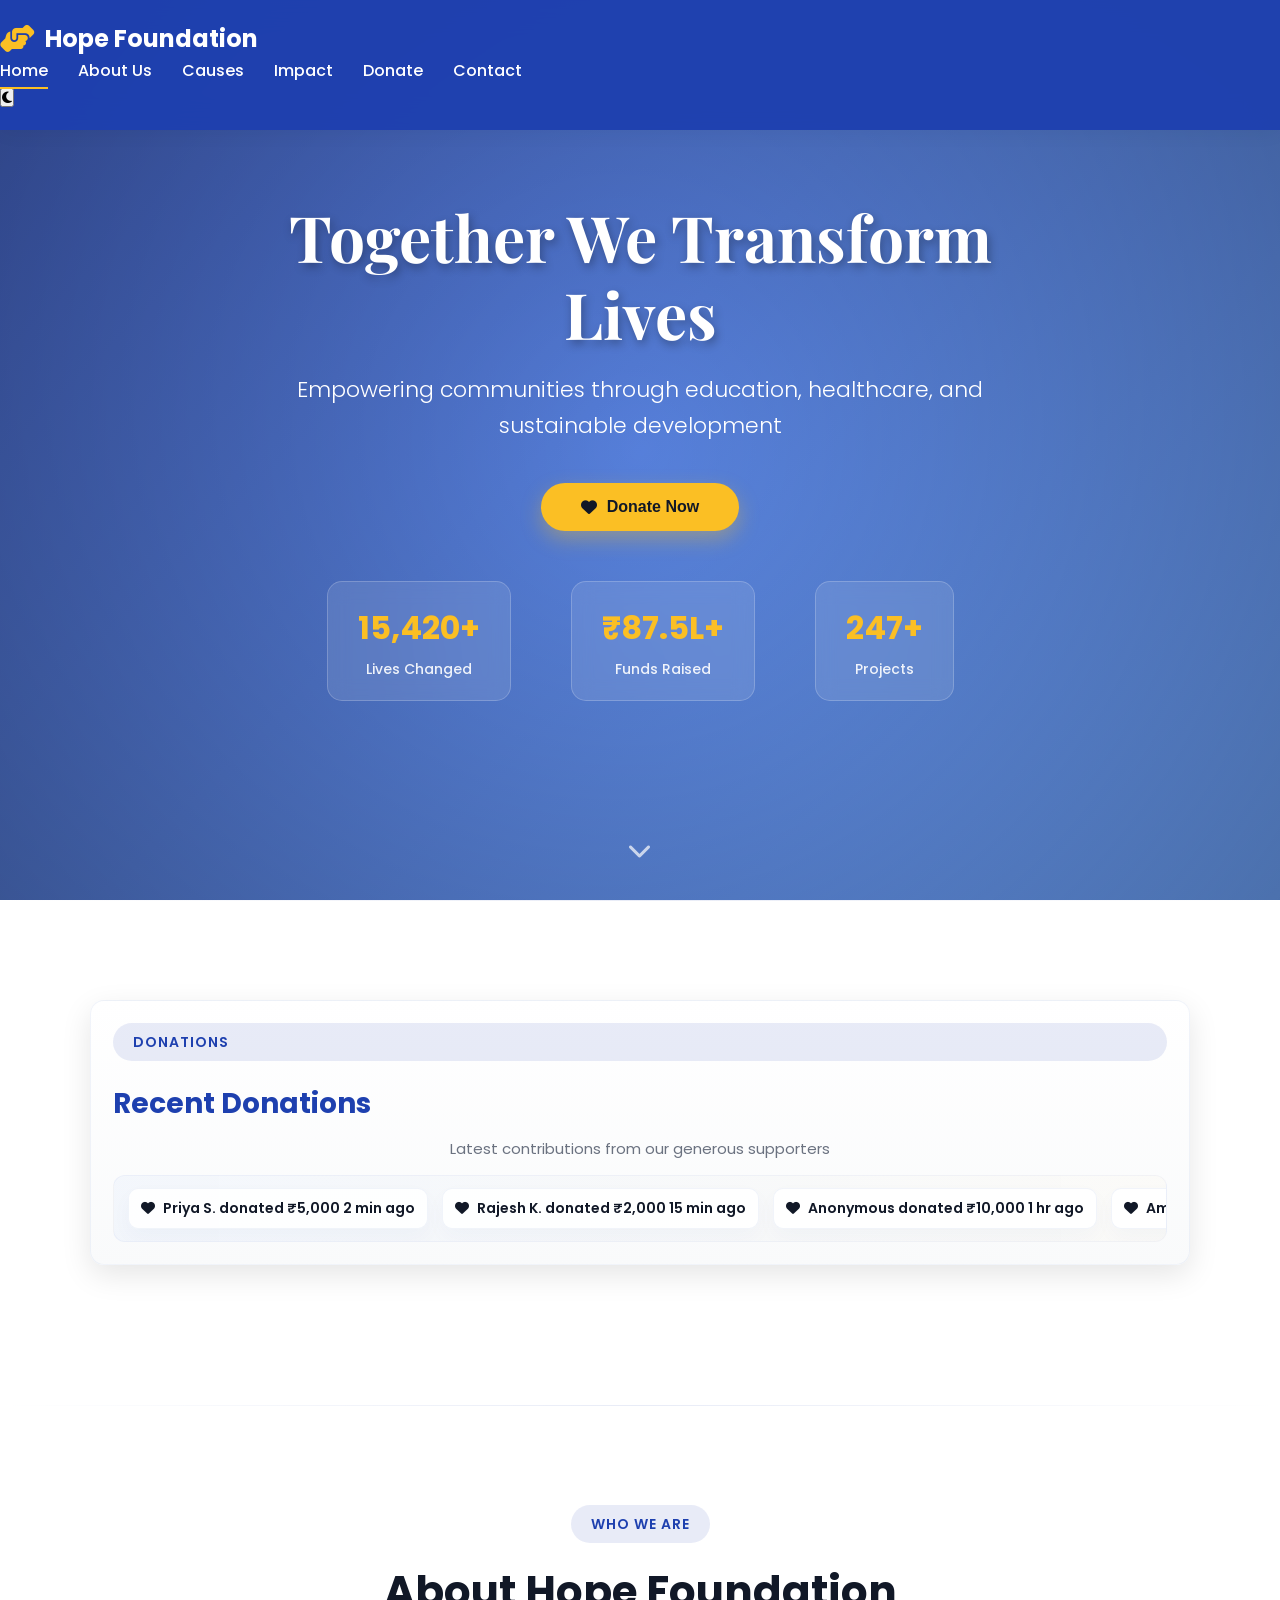
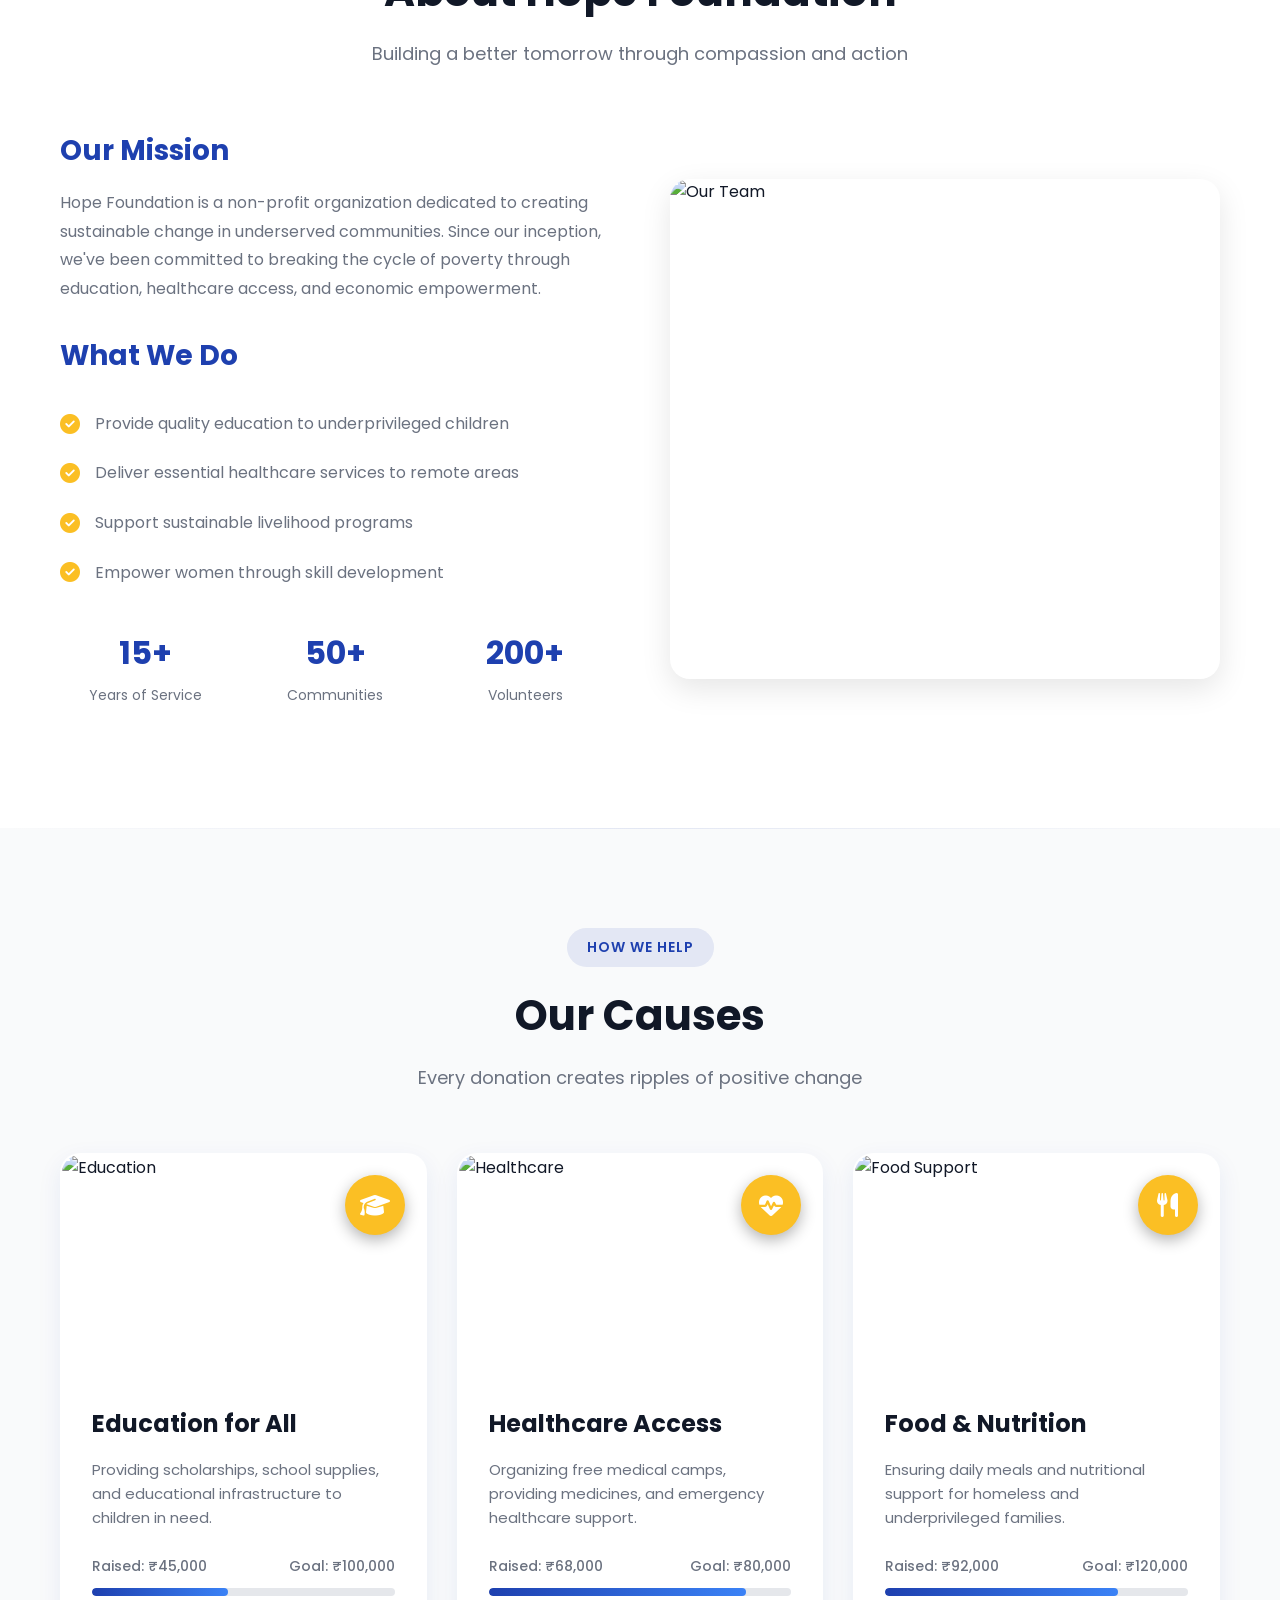
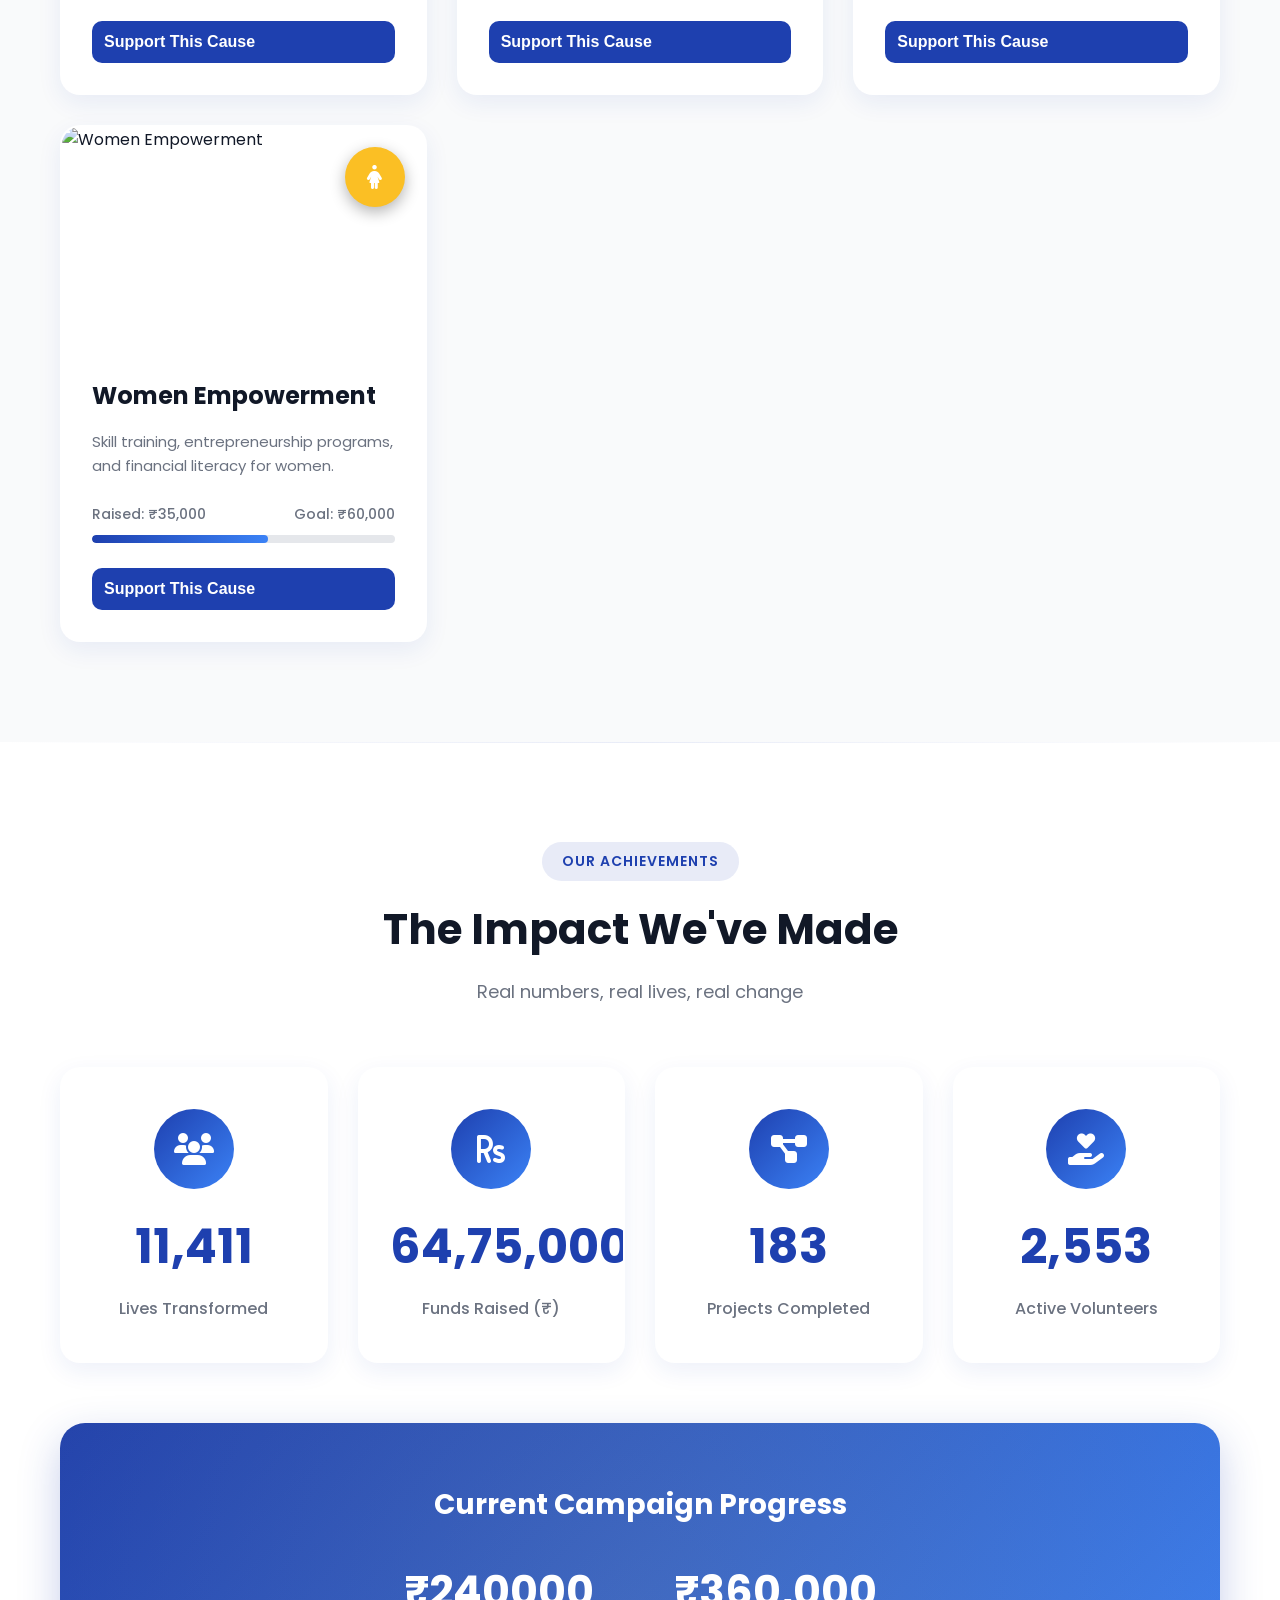
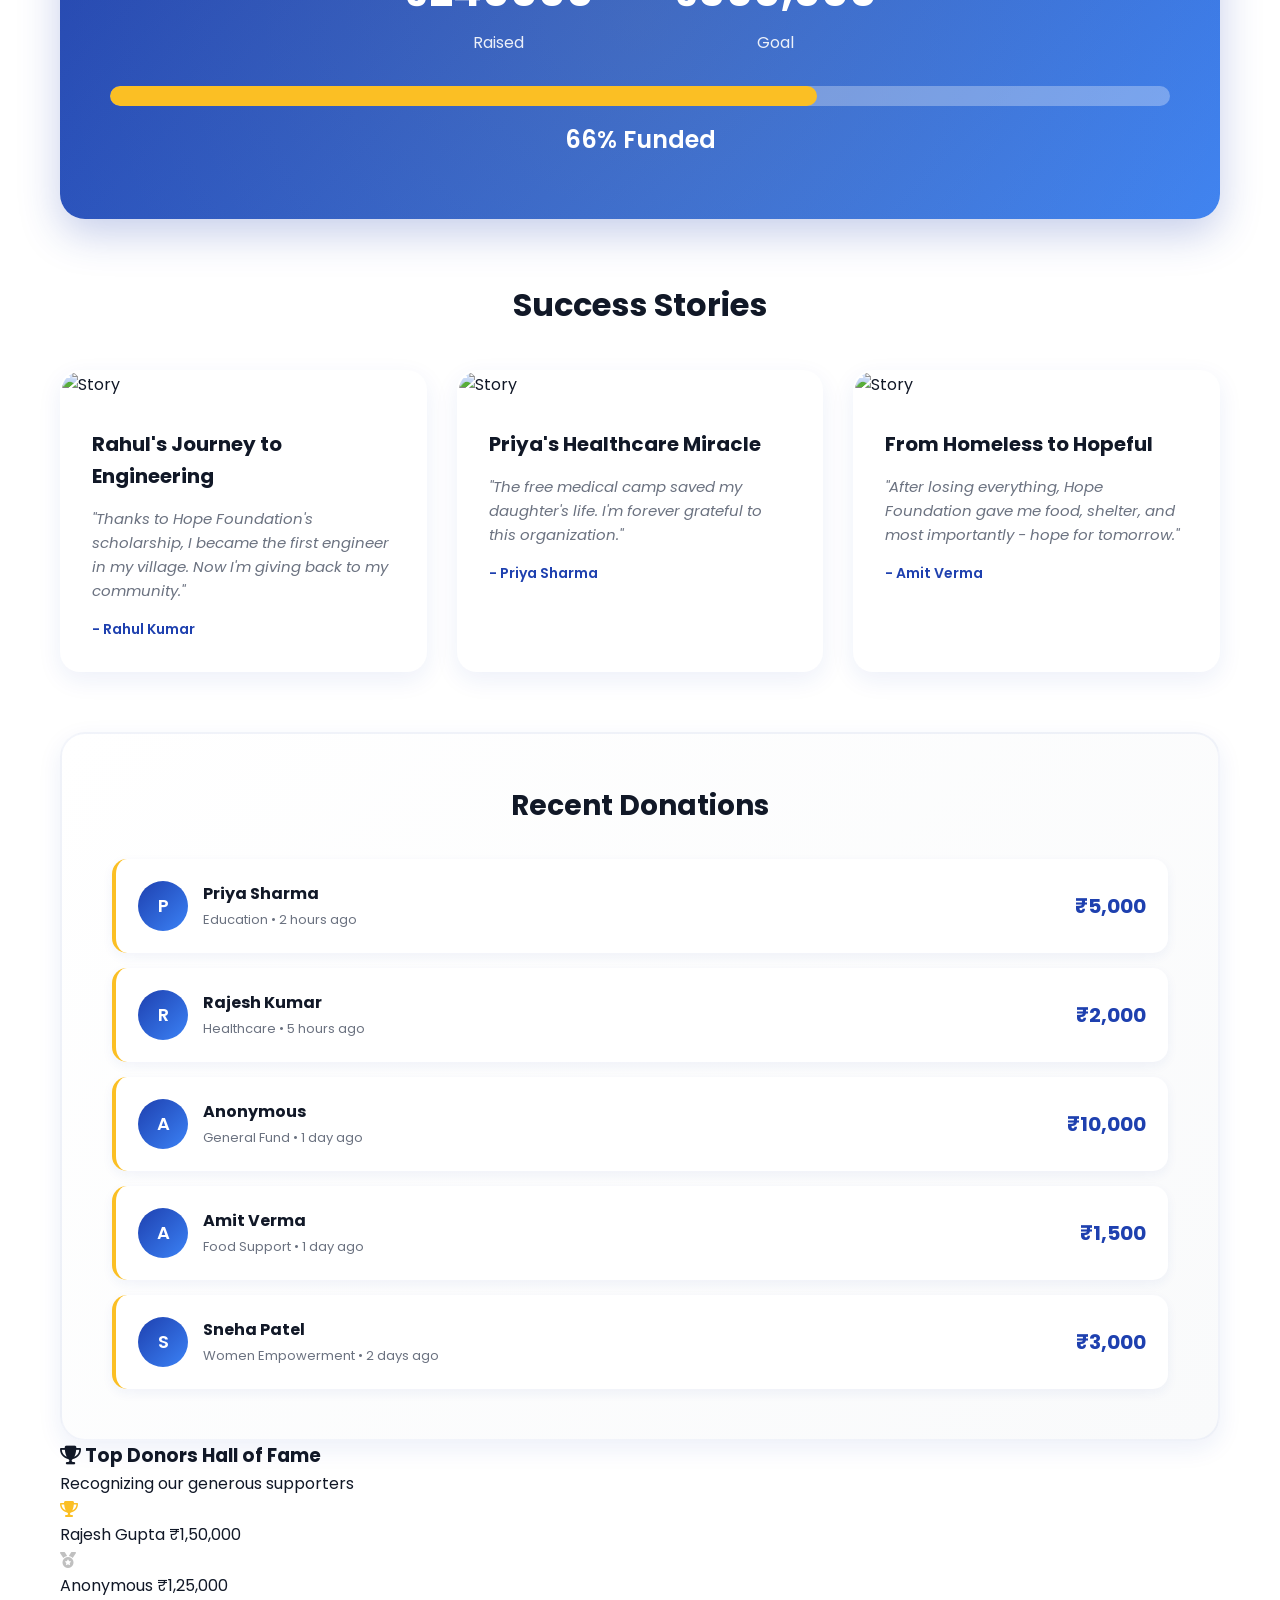
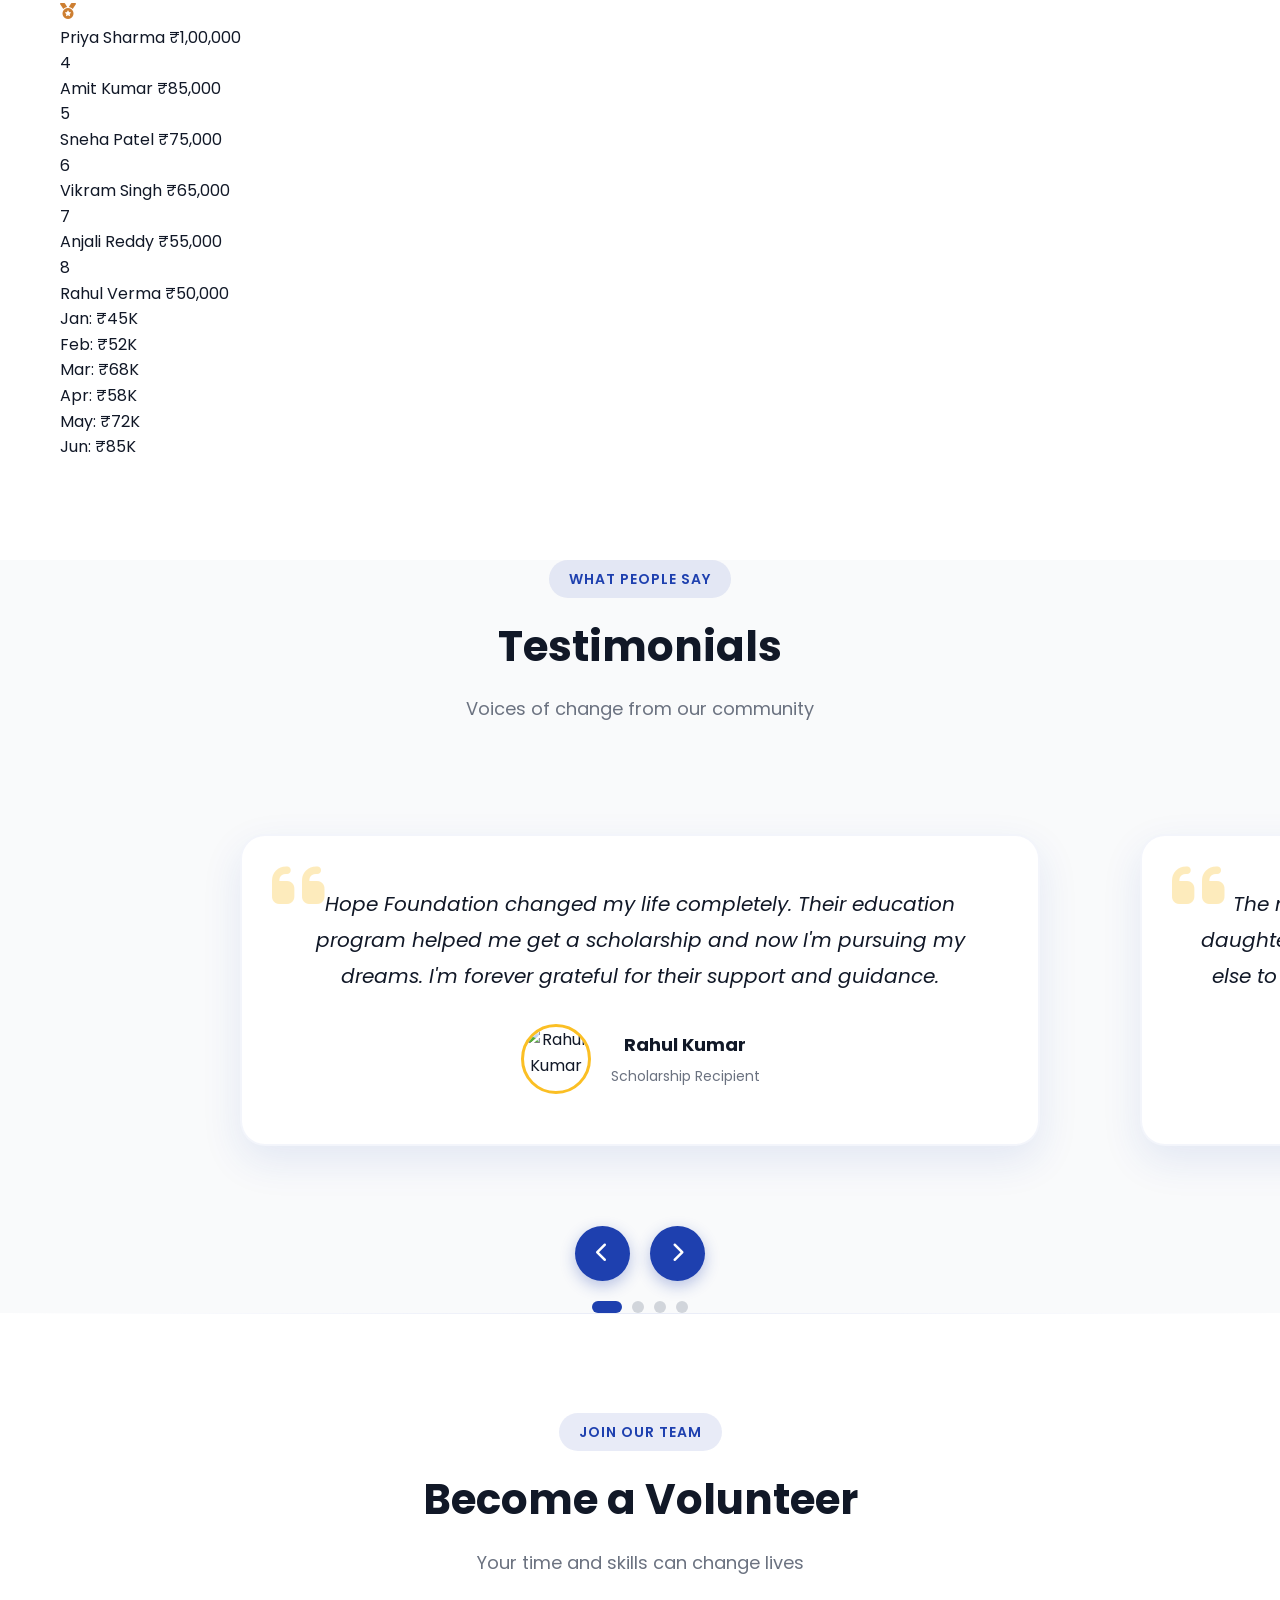
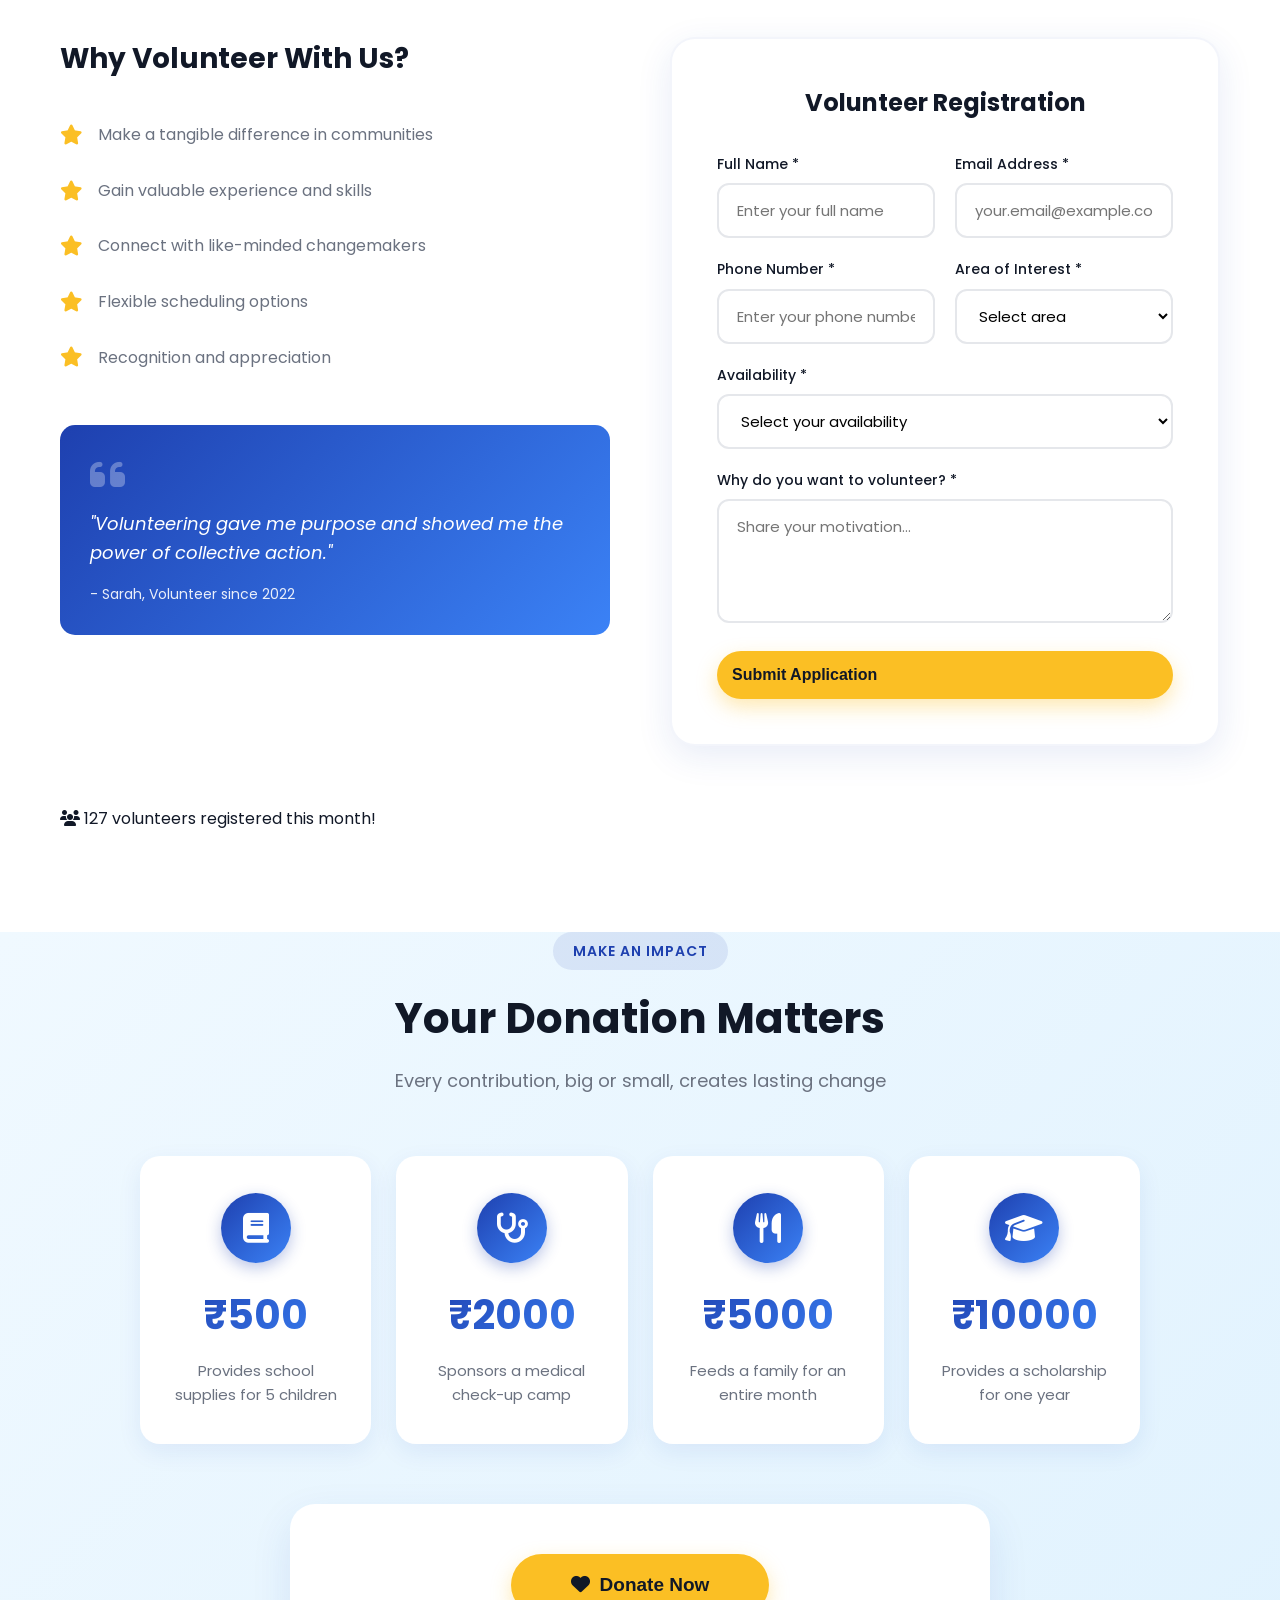
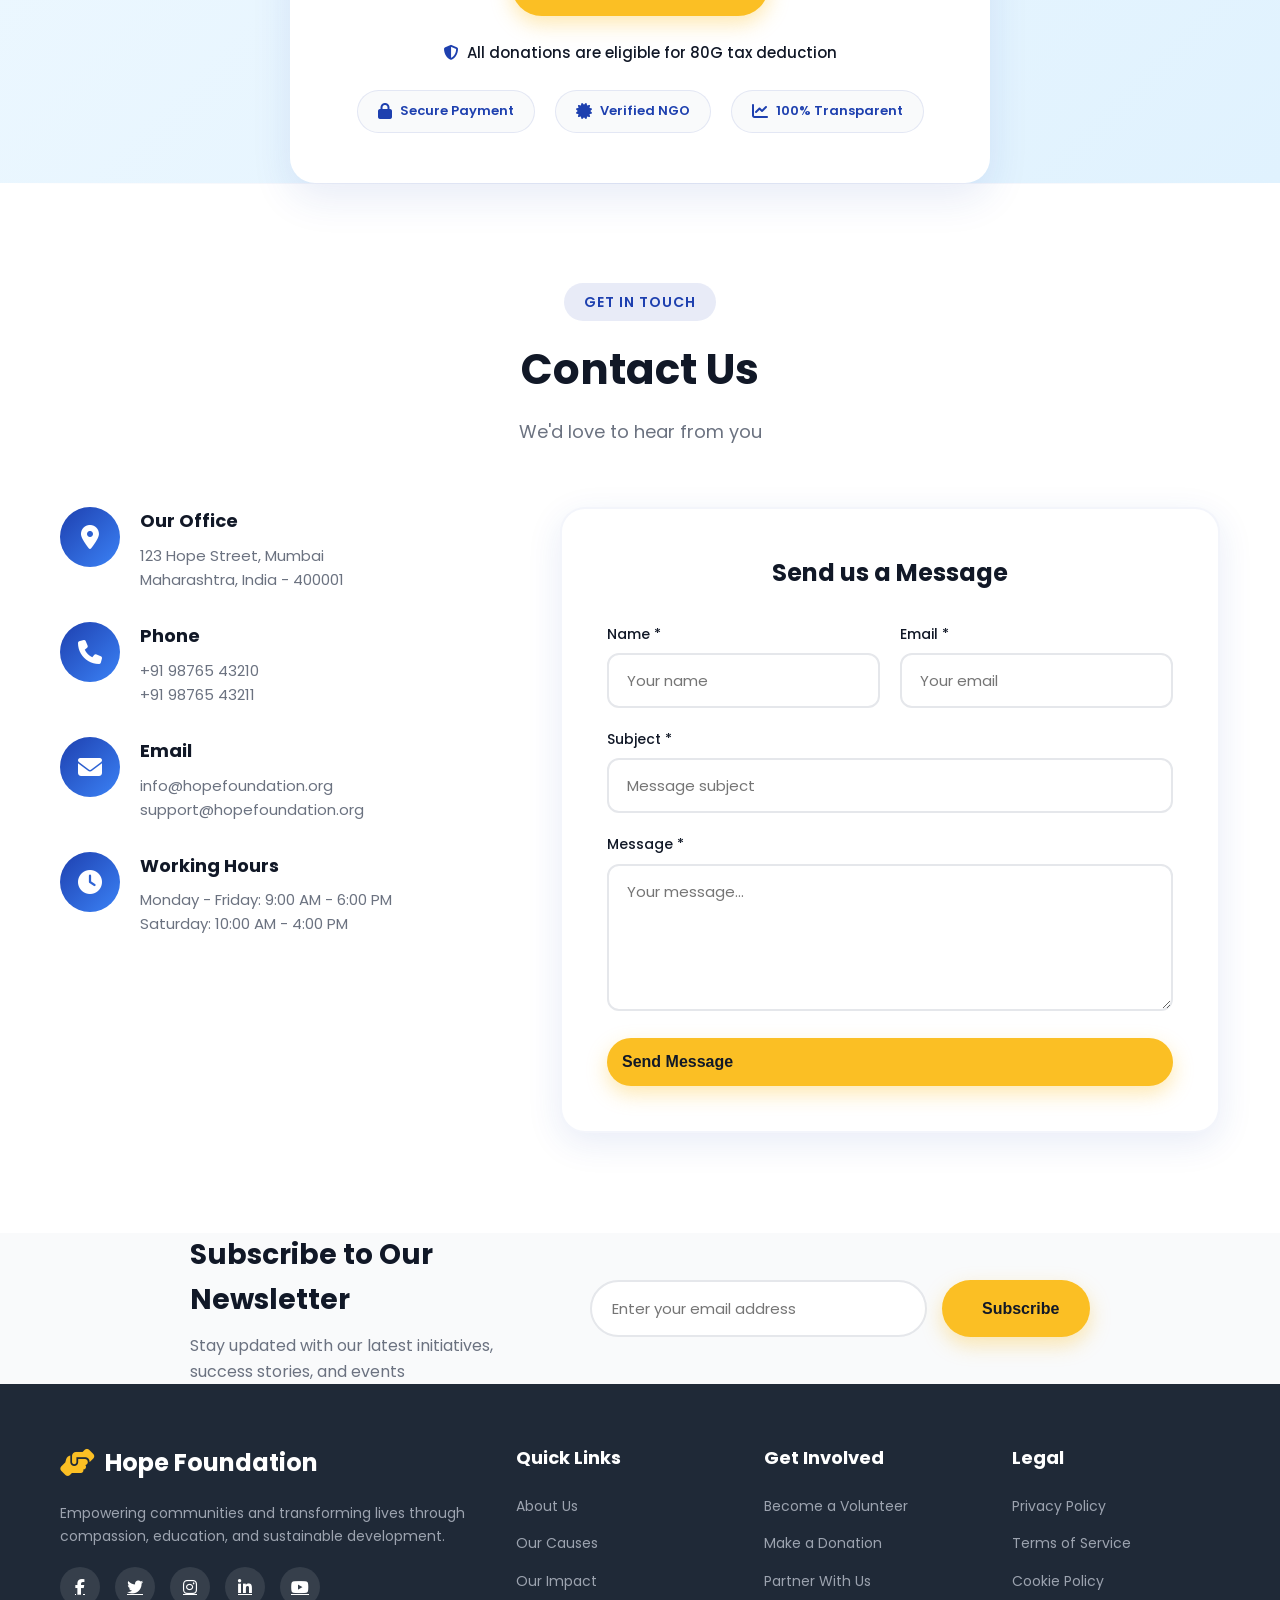
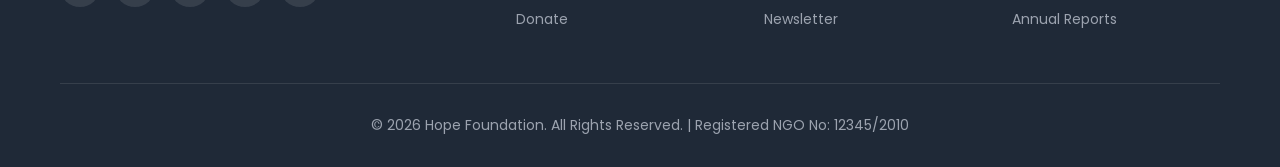
==== commit 482be463: "Add files via upload" ====
--- a/index.html
+++ b/index.html
@@ -39,12 +39,7 @@
         </button>
     </header>
 
-    <!-- FEATURE 2: Live Donation Ticker -->
-    <div class="donation-ticker" id="donationTicker">
-        <div class="ticker-content" id="tickerContent">
-            <!-- JavaScript will populate this -->
-        </div>
-    </div>
+    <!-- FEATURE 2: Live Donation Ticker (moved below Hero into Recent Donations section) -->
 
     <!-- ========== HOME / HERO SECTION ========== -->
     <section id="home" class="hero-section">
@@ -74,6 +69,25 @@
         </div>
         <div class="scroll-indicator">
             <i class="fas fa-chevron-down"></i>
+        </div>
+    </section>
+
+    <!-- ========== RECENT DONATIONS (moved) ========== -->
+    <section id="recent-donations" class="section recent-donations-section">
+        <div class="container">
+            <div class="recent-donations-card">
+                <div class="recent-header">
+                    <span class="section-tag" aria-hidden="true">Donations</span>
+                    <h2 id="recentDonationsHeading">Recent Donations</h2>
+                    <p class="section-description">Latest contributions from our generous supporters</p>
+                </div>
+
+                <div class="donation-ticker" id="donationTicker" aria-live="polite" aria-atomic="true">
+                    <div class="ticker-content" id="tickerContent">
+                        <!-- JavaScript will populate this -->
+                    </div>
+                </div>
+            </div>
         </div>
     </section>
 
@@ -752,7 +766,7 @@
                 </div>
                 <div class="receipt-row">
                     <span class="receipt-label">Email:</span>
-                    <span class="receipt-value" id="receiptEmail">-</span>
+                   <span class="receipt-value" id="receiptEmail">-</span>
                 </div>
                 <div class="receipt-row">
                     <span class="receipt-label">Amount:</span>
--- a/style.css
+++ b/style.css
@@ -1,3 +1,7 @@
+/* Hide modal by default */
+.modal {
+    display: none;
+}
 /* ========================================
    HOPE FOUNDATION - NGO WEBSITE STYLES
    Modern, Professional, Responsive Design
@@ -395,6 +399,107 @@
     font-size: 20px;
 }
 
+/* ========== RECENT DONATIONS (Moved Ticker) STYLES ========== */
+/* Modern card container for the moved donation ticker. Keeps blue + yellow theme. */
+.recent-donations-section .recent-donations-card {
+    background: linear-gradient(180deg, rgba(255,255,255,0.98), rgba(249,250,251,0.98));
+    padding: 22px;
+    border-radius: 14px;
+    box-shadow: var(--shadow);
+    border: 1px solid rgba(30,64,175,0.06);
+    max-width: 1100px;
+    margin: 0 auto 40px auto;
+}
+
+.recent-donations-section .recent-header {
+    display: flex;
+    flex-direction: column;
+    gap: 6px;
+    margin-bottom: 14px;
+}
+
+.recent-donations-section .recent-header h2 {
+    color: var(--primary-blue);
+    font-size: 28px;
+    margin: 0;
+    font-weight: 700;
+}
+
+.recent-donations-section .recent-header .section-description {
+    margin-top: 4px;
+    color: var(--text-light);
+    font-size: 15px;
+    max-width: 720px;
+}
+
+.donation-ticker {
+    background: linear-gradient(90deg, rgba(59,130,246,0.04), rgba(251,191,36,0.02));
+    padding: 12px 14px;
+    border-radius: 12px;
+    display: flex;
+    align-items: center;
+    gap: 12px;
+    overflow: hidden;
+    border: 1px solid rgba(30,64,175,0.04);
+}
+
+.ticker-content {
+    display: flex;
+    gap: 14px;
+    align-items: center;
+    white-space: nowrap;
+    /* subtle left-to-right continuous scroll on wide screens */
+    animation: scrollTicker 20s linear infinite;
+}
+
+.ticker-item {
+    display: inline-flex;
+    gap: 8px;
+    align-items: center;
+    padding: 8px 12px;
+    background: rgba(255,255,255,0.9);
+    border-radius: 10px;
+    border: 1px solid rgba(30,64,175,0.06);
+    box-shadow: 0 8px 20px rgba(30,64,175,0.03);
+    color: var(--text-dark);
+    font-weight: 600;
+    font-size: 14px;
+}
+
+.ticker-item .donor-name {
+    color: var(--primary-blue);
+}
+
+.ticker-item .donation-amount {
+    color: var(--accent-yellow);
+    font-weight: 700;
+    margin-left: 6px;
+}
+
+@keyframes scrollTicker {
+    0% { transform: translateX(0%); }
+    100% { transform: translateX(-50%); }
+}
+
+/* Responsive adjustments */
+@media (max-width: 900px) {
+    .recent-donations-section .recent-donations-card { padding: 18px; }
+    .recent-donations-section .recent-header h2 { font-size: 24px; text-align: left; }
+}
+
+@media (max-width: 640px) {
+    .recent-donations-section .recent-header { align-items: center; text-align: center; }
+    .recent-donations-section .recent-header h2 { width: 100%; }
+    .ticker-content { animation: none; flex-wrap: wrap; justify-content: center; }
+    .donation-ticker { padding: 12px; }
+    .ticker-item { font-size: 13px; }
+}
+
+/* Accessibility: reduce motion preference */
+@media (prefers-reduced-motion: reduce) {
+    .ticker-content { animation: none !important; }
+}
+
 .about-stats-mini {
     display: grid;
     grid-template-columns: repeat(3, 1fr);
@@ -1459,7 +1564,7 @@
 }
 
 .modal.active {
-    display: flex;
+    display: flex !important;
 }
 
 .modal-overlay {
